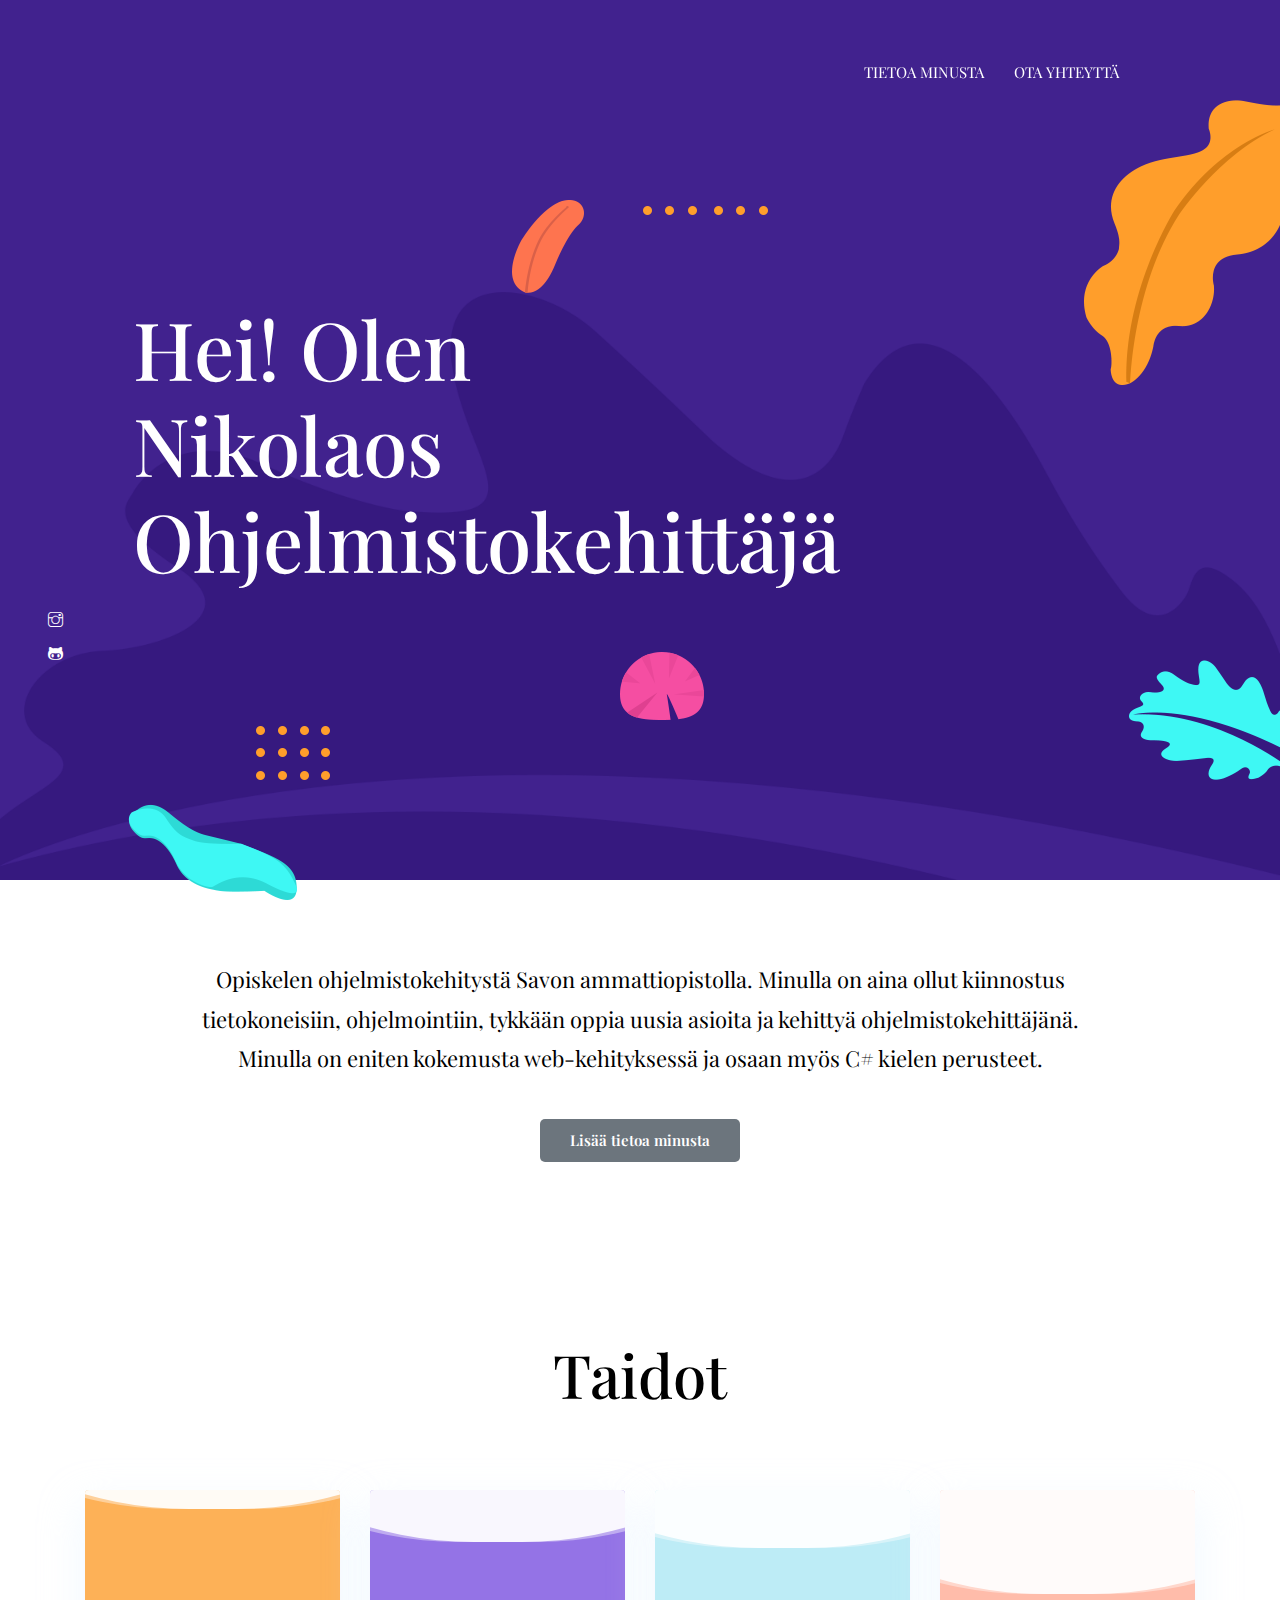
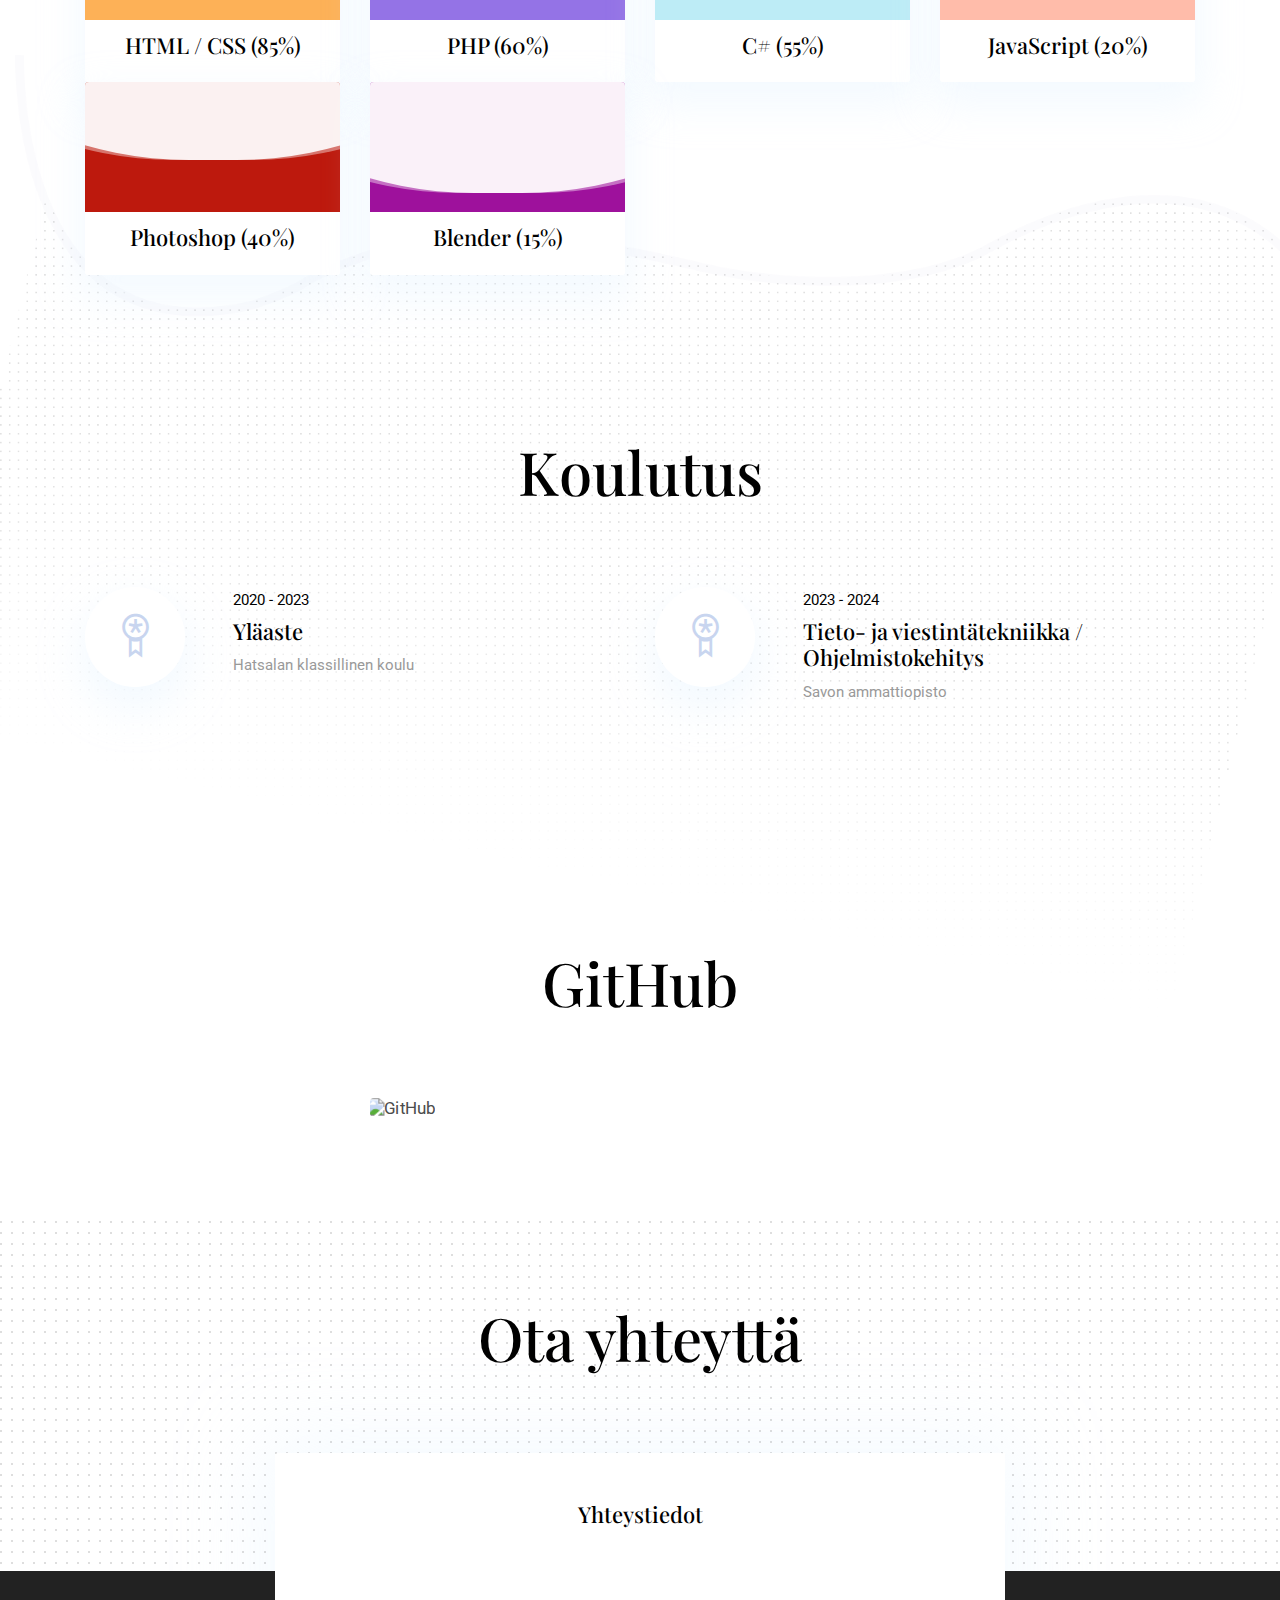
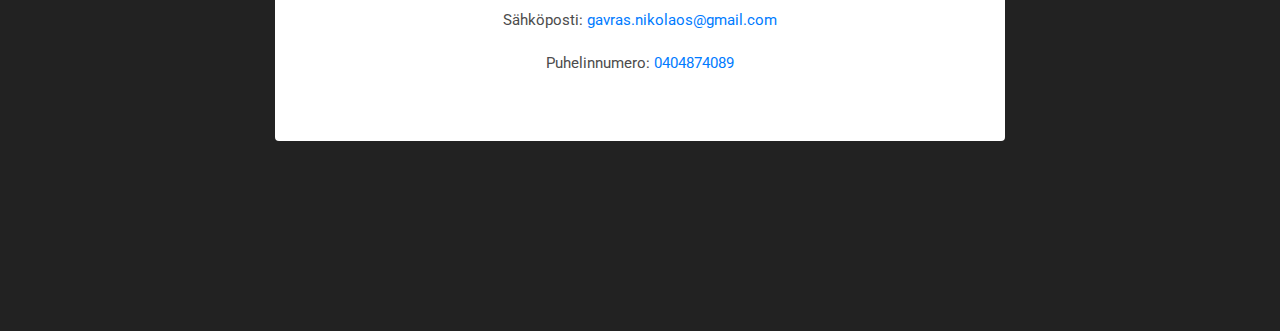
==== index.html @ add6d540 "Add files via upload" ====
<!DOCTYPE html>

<!--
 // WEBSITE: https://themefisher.com
 // TWITTER: https://twitter.com/themefisher
 // FACEBOOK: https://www.facebook.com/themefisher
 // GITHUB: https://github.com/themefisher/
-->

<html lang="en">
<head>

  <!-- Basic Page Needs
  ================================================== -->
  <meta charset="utf-8">
  <title>Etusivu</title>

  <!-- Mobile Specific Metas
  ================================================== -->
  <meta http-equiv="X-UA-Compatible" content="IE=edge">
  <meta name="description" content="Creative Portfolio Template">
  <meta name="viewport" content="width=device-width, initial-scale=1.0, maximum-scale=5.0">
  <meta name="author" content="Themefisher">
  <meta name="generator" content="Themefisher Kross Template v1.0">
  
  <!-- theme meta -->
  <meta name="theme-name" content="kross" />
  
  <!-- Favicon -->
  <link rel="shortcut icon" type="image/x-icon" href="images/favicon.png" />
  
  <!-- ** Plugins Needed for the Project ** -->
  <!-- Bootstrap -->
  <link rel="stylesheet" href="plugins/bootstrap/bootstrap.min.css">
  <!-- slick slider -->
  <link rel="stylesheet" href="plugins/slick/slick.css">
  <!-- themefy-icon -->
  <link rel="stylesheet" href="plugins/themify-icons/themify-icons.css">

  <!-- Main Stylesheet -->
  <link href="css/style.css" rel="stylesheet">

</head>
<body>
  

<header class="navigation fixed-top">
  <nav class="navbar navbar-expand-lg navbar-dark">
    <!-- <a class="navbar-brand font-tertiary h3" href="index.html"><img src="images/logo.png" alt="Myself"></a> -->
    <button class="navbar-toggler" type="button" data-toggle="collapse" data-target="#navigation"
      aria-controls="navigation" aria-expanded="false" aria-label="Toggle navigation">
      <span class="navbar-toggler-icon"></span>
    </button>

    <div class="collapse navbar-collapse text-center" id="navigation">
      <ul class="navbar-nav ml-auto">
        <li class="nav-item">
          <a class="nav-link" href="about.html">Tietoa minusta</a>
        </li>
        <li class="nav-item">
          <a class="nav-link" href="#contact">Ota yhteyttä</a>
        </li>
      </ul>
    </div>
  </nav>
</header>

<!-- hero area -->
<section class="hero-area bg-primary" id="parallax">
  <div class="container">
    <div class="row">
      <div class="col-lg-11 mx-auto">
        <h1 class="text-white font-tertiary">Hei! Olen <br> Nikolaos <br> Ohjelmistokehittäjä</h1>
      </div>
    </div>
  </div>
  <div class="layer-bg w-100">
    <img class="img-fluid w-100" src="images/illustrations/leaf-bg.png" alt="bg-shape">
  </div>
  <div class="layer" id="l2">
    <img src="images/illustrations/dots-cyan.png" alt="bg-shape">
  </div>
  <div class="layer" id="l3">
    <img src="images/illustrations/leaf-orange.png" alt="bg-shape">
  </div>
  <div class="layer" id="l4">
    <img src="images/illustrations/dots-orange.png" alt="bg-shape">
  </div>
  <div class="layer" id="l5">
    <img src="images/illustrations/leaf-yellow.png" alt="bg-shape">
  </div>
  <div class="layer" id="l6">
    <img src="images/illustrations/leaf-cyan.png" alt="bg-shape">
  </div>
  <div class="layer" id="l7">
    <img src="images/illustrations/dots-group-orange.png" alt="bg-shape">
  </div>
  <div class="layer" id="l8">
    <img src="images/illustrations/leaf-pink-round.png" alt="bg-shape">
  </div>
  <div class="layer" id="l9">
    <img src="images/illustrations/leaf-cyan-2.png" alt="bg-shape">
  </div>
  <!-- social icon -->
  <ul class="list-unstyled ml-5 mt-3 position-relative zindex-1">
    
    <li class="mb-3"><a class="text-white" href="https://www.instagram.com/nikolaosgavras/" target="_blank"><i class="ti-instagram"></i></a></li>
    <li class="mb-3"><a class="text-white" href="https://github.com/nikolaosgavras" target="_blank"><i class="ti-github"></i></a></li>
  </ul>
  <!-- /social icon -->
</section>
<!-- /hero area -->

<!-- about -->
<section class="section">
  <div class="container">
    <div class="row">
      <div class="col-lg-10 mx-auto text-center">
        <p class="font-secondary paragraph-lg text-dark">Opiskelen ohjelmistokehitystä Savon ammattiopistolla. Minulla on
          aina ollut kiinnostus tietokoneisiin, ohjelmointiin, tykkään oppia uusia asioita ja kehittyä ohjelmistokehittäjänä. Minulla on eniten kokemusta web-kehityksessä ja osaan myös C# kielen perusteet. 
          <br>
          <br>
        <a href="about.html" class="btn btn-secondary btn-sm">Lisää tietoa minusta</a>
      </div>
    </div>
  </div>
</section>
<!-- /about -->

<!-- skills -->
<section class="section">
  <div class="container">
    <div class="row">
      <div class="col-lg-12 text-center">
        <h2 class="section-title">Taidot</h2>
      </div>
      <div class="col-lg-3 col-sm-6 mb-4 mb-lg-0">
        <div class="card shadow text-center">
          <div class="position-relative rounded-top progress-wrapper" data-color="#fdb157">
            <div class="wave" data-progress="85%"></div>
          </div>
          <div class="card-footer bg-white">
            <h4 class="card-title">HTML / CSS (85%)</h4>
          </div>
        </div>
      </div>
      <div class="col-lg-3 col-sm-6 mb-4 mb-lg-0">
        <div class="card shadow text-center">
          <div class="position-relative rounded-top progress-wrapper" data-color="#9473e6">
            <div class="wave" data-progress="60%"></div>
          </div>
          <div class="card-footer bg-white">
            <h4 class="card-title">PHP (60%)</h4>
          </div>
        </div>
      </div>
      <div class="col-lg-3 col-sm-6 mb-4 mb-lg-0">
        <div class="card shadow text-center">
          <div class="position-relative rounded-top progress-wrapper" data-color="#bdecf6">
            <div class="wave" data-progress="55%"></div>
          </div>
          <div class="card-footer bg-white">
            <h4 class="card-title">C# (55%)</h4>
          </div>
        </div>
      </div>
      <div class="col-lg-3 col-sm-6 mb-4 mb-lg-0">
        <div class="card shadow text-center">
          <div class="position-relative rounded-top progress-wrapper" data-color="#ffbcaa">
            <div class="wave" data-progress="20%"></div>
          </div>
          <div class="card-footer bg-white">
            <h4 class="card-title">JavaScript (20%)</h4>
          </div>
        </div>
      </div>
      <div class="col-lg-3 col-sm-6 mb-4 mb-lg-0">
        <div class="card shadow text-center">
          <div class="position-relative rounded-top progress-wrapper" data-color="#bd190d">
            <div class="wave" data-progress="40%"></div>
          </div>
          <div class="card-footer bg-white">
            <h4 class="card-title">Photoshop (40%)</h4>
          </div>
        </div>
      </div>
      <div class="col-lg-3 col-sm-6 mb-4 mb-lg-0">
        <div class="card shadow text-center">
          <div class="position-relative rounded-top progress-wrapper" data-color="#9e119c">
            <div class="wave" data-progress="15%"></div>
          </div>
          <div class="card-footer bg-white">
            <h4 class="card-title">Blender (15%)</h4>
          </div>
        </div>
      </div>
    </div>
  </div>
</section>
<!-- /skills -->

<!-- experience
<section class="section">
  <div class="container">
    <div class="row justify-content-around">
      <div class="col-lg-12 text-center">
        <h2 class="section-title">Experience</h2>
      </div>
      <div class="col-lg-3 col-md-4 text-center">
        <img src="images/experience/icon-1.png" alt="icon">
        <p class="mb-0">Jan 2007 - Feb 2009</p>
        <h4>Junior UX Designer</h4>
        <h6 class="text-light">WEBEX</h6>
      </div>
      <div class="col-lg-3 col-md-4 text-center">
        <img src="images/experience/icon-2.png" alt="icon">
        <p class="mb-0">Mar 2009 - Aug 2014</p>
        <h4>UX & UI Designer</h4>
        <h6 class="text-light">AUGMEDIX</h6>
      </div>
      <div class="col-lg-3 col-md-4 text-center">
        <img src="images/experience/icon-3.png" alt="icon">
        <p class="mb-0">Sep 2014 - Present</p>
        <h4>Senior UI Designer</h4>
        <h6 class="text-light">THEMEFISHER</h6>
      </div>
    </div>
  </div>
</section>

 ./experience -->


<!-- education -->
<section class="section position-relative">
  <div class="container">
    <div class="row">
      <div class="col-lg-12 text-center">
        <h2 class="section-title">Koulutus</h2>
      </div>
      <div class="col-lg-6 col-md-6 mb-80">
        <div class="d-flex">
          <div class="mr-lg-5 mr-3">
            <i class="ti-medall icon icon-light icon-bg bg-white shadow rounded-circle d-block"></i>
          </div>
          <div>
            <p class="text-dark mb-1">2020 - 2023</p>
            <h4>Yläaste</h4>
            <p class="mb-0 text-light">Hatsalan klassillinen koulu</p>
          </div>
        </div>
      </div>
      <div class="col-lg-6 col-md-6 mb-80">
        <div class="d-flex">
          <div class="mr-lg-5 mr-3">
            <i class="ti-medall icon icon-light icon-bg bg-white shadow rounded-circle d-block"></i>
          </div>
          <div>
            <p class="text-dark mb-1">2023 - 2024</p>
            <h4>Tieto- ja viestintätekniikka / Ohjelmistokehitys</h4>
            <p class="mb-0 text-light">Savon ammattiopisto</p>
          </div>
        </div>
    </div>
  </div>
  </div>
  <!-- bg image -->
  <img class="img-fluid edu-bg-image w-100" src="images/backgrounds/education-bg.png" alt="bg-image">
</section>
<!-- /education -->


<!-- services
<section class="section">
  <div class="container">
    <div class="row">
      <div class="col-12 text-center">
        <h2 class="section-title">Services</h2>
      </div>
      <div class="col-md-4 mb-4 mb-md-0">
        <div class="card hover-shadow shadow">
          <div class="card-body text-center px-4 py-5">
            <i class="ti-palette icon mb-5 d-inline-block"></i>
            <h4 class="mb-4">UI Design</h4>
            <p>Lorem ipsum dolor sit amet, consectetur adipisicing elit, sed do eiusmod tempor incididunt ut labore et
              dolore magna aliqua.</p>
          </div>
        </div>
      </div>
      <div class="col-md-4 mb-4 mb-md-0">
        <div class="card active-bg-primary hover-shadow shadow">
          <div class="card-body text-center px-4 py-5">
            <i class="ti-vector icon mb-5 d-inline-block"></i>
            <h4 class="mb-4">UX Design</h4>
            <p>Lorem ipsum dolor sit amet, consectetur adipisicing elit, sed do eiusmod tempor incididunt ut labore et
              dolore magna aliqua.</p>
          </div>
        </div>
      </div>
      <div class="col-md-4 mb-4 mb-md-0">
        <div class="card hover-shadow shadow">
          <div class="card-body text-center px-4 py-5">
            <i class="ti-panel icon mb-5 d-inline-block"></i>
            <h4 class="mb-4">Interaction Design</h4>
            <p>Lorem ipsum dolor sit amet, consectetur adipisicing elit, sed do eiusmod tempor incididunt ut labore et
              dolore magna aliqua.</p>
          </div>
        </div>
      </div>
    </div>
  </div>
</section>
/services -->

<!-- portfolio -->
<section class="section">
  <div class="container">
    <div class="row">
      <div class="col-12 text-center">
        <h2 class="section-title">GitHub</h2>
      </div>
    </div>
    <div class="row justify-content-center">
      <div class="col-md-6 mb-4 shuffle-item">
        <div class="position-relative rounded hover-wrapper">
          <img src="https://github.githubassets.com/assets/GitHub-Mark-ea2971cee799.png" alt="GitHub" class="img-fluid rounded w-100">
          <div class="hover-overlay">
            <div class="hover-content">
              <a class="btn btn-light btn-sm" href="https://github.com/nikolaosgavras" target="_blank">GitHub</a>
            </div>
          </div>
        </div>
      </div>
    </div>
  </div>
</section>


<!-- contact -->
<section class="section section-on-footer" data-background="images/backgrounds/bg-dots.png">
  <div class="container">
    <div class="row">
      <div class="col-12 text-center">
        <h2 id="contact" class="section-title">Ota yhteyttä</h2>
      </div>
      <div class="col-lg-8 mx-auto">
        <div class="bg-white rounded text-center p-5 shadow-down">
          <h4 class="mb-80">Yhteystiedot</h4>
          <p>Sähköposti: <a href="mailto:gavras.nikolaos@gmail.com">gavras.nikolaos@gmail.com</a></p>
          <p>Puhelinnumero: <a href="tel:0404874089">0404874089</a></p>
        </div>
      </div>
    </div>
  </div>
</section>
<!-- /contact -->

<!-- footer -->
<footer class="bg-dark footer-section">
  <div class="section">
    <div class="container">
      
    </div>
  </div>
  
</footer>
<!-- /footer -->

<!-- jQuery -->
<script src="plugins/jQuery/jquery.min.js"></script>
<!-- Bootstrap JS -->
<script src="plugins/bootstrap/bootstrap.min.js"></script>
<!-- slick slider -->
<script src="plugins/slick/slick.min.js"></script>
<!-- filter -->
<script src="plugins/shuffle/shuffle.min.js"></script>

<!-- Main Script -->
<script src="js/script.js"></script>

</body>
</html>
---- plugins/themify-icons/themify-icons.css ----
@font-face{font-family:themify;src:url(fonts/themify.eot?-fvbane);src:url(fonts/themify.eot?#iefix-fvbane) format('embedded-opentype'),url(fonts/themify.woff?-fvbane) format('woff'),url(fonts/themify.ttf?-fvbane) format('truetype'),url(fonts/themify.svg?-fvbane#themify) format('svg');font-weight:400;font-style:normal}[class*=" ti-"],[class^=ti-]{font-family:themify;speak:none;font-style:normal;font-weight:400;font-variant:normal;text-transform:none;line-height:1;-webkit-font-smoothing:antialiased;-moz-osx-font-smoothing:grayscale}.ti-wand:before{content:"\e600"}.ti-volume:before{content:"\e601"}.ti-user:before{content:"\e602"}.ti-unlock:before{content:"\e603"}.ti-unlink:before{content:"\e604"}.ti-trash:before{content:"\e605"}.ti-thought:before{content:"\e606"}.ti-target:before{content:"\e607"}.ti-tag:before{content:"\e608"}.ti-tablet:before{content:"\e609"}.ti-star:before{content:"\e60a"}.ti-spray:before{content:"\e60b"}.ti-signal:before{content:"\e60c"}.ti-shopping-cart:before{content:"\e60d"}.ti-shopping-cart-full:before{content:"\e60e"}.ti-settings:before{content:"\e60f"}.ti-search:before{content:"\e610"}.ti-zoom-in:before{content:"\e611"}.ti-zoom-out:before{content:"\e612"}.ti-cut:before{content:"\e613"}.ti-ruler:before{content:"\e614"}.ti-ruler-pencil:before{content:"\e615"}.ti-ruler-alt:before{content:"\e616"}.ti-bookmark:before{content:"\e617"}.ti-bookmark-alt:before{content:"\e618"}.ti-reload:before{content:"\e619"}.ti-plus:before{content:"\e61a"}.ti-pin:before{content:"\e61b"}.ti-pencil:before{content:"\e61c"}.ti-pencil-alt:before{content:"\e61d"}.ti-paint-roller:before{content:"\e61e"}.ti-paint-bucket:before{content:"\e61f"}.ti-na:before{content:"\e620"}.ti-mobile:before{content:"\e621"}.ti-minus:before{content:"\e622"}.ti-medall:before{content:"\e623"}.ti-medall-alt:before{content:"\e624"}.ti-marker:before{content:"\e625"}.ti-marker-alt:before{content:"\e626"}.ti-arrow-up:before{content:"\e627"}.ti-arrow-right:before{content:"\e628"}.ti-arrow-left:before{content:"\e629"}.ti-arrow-down:before{content:"\e62a"}.ti-lock:before{content:"\e62b"}.ti-location-arrow:before{content:"\e62c"}.ti-link:before{content:"\e62d"}.ti-layout:before{content:"\e62e"}.ti-layers:before{content:"\e62f"}.ti-layers-alt:before{content:"\e630"}.ti-key:before{content:"\e631"}.ti-import:before{content:"\e632"}.ti-image:before{content:"\e633"}.ti-heart:before{content:"\e634"}.ti-heart-broken:before{content:"\e635"}.ti-hand-stop:before{content:"\e636"}.ti-hand-open:before{content:"\e637"}.ti-hand-drag:before{content:"\e638"}.ti-folder:before{content:"\e639"}.ti-flag:before{content:"\e63a"}.ti-flag-alt:before{content:"\e63b"}.ti-flag-alt-2:before{content:"\e63c"}.ti-eye:before{content:"\e63d"}.ti-export:before{content:"\e63e"}.ti-exchange-vertical:before{content:"\e63f"}.ti-desktop:before{content:"\e640"}.ti-cup:before{content:"\e641"}.ti-crown:before{content:"\e642"}.ti-comments:before{content:"\e643"}.ti-comment:before{content:"\e644"}.ti-comment-alt:before{content:"\e645"}.ti-close:before{content:"\e646"}.ti-clip:before{content:"\e647"}.ti-angle-up:before{content:"\e648"}.ti-angle-right:before{content:"\e649"}.ti-angle-left:before{content:"\e64a"}.ti-angle-down:before{content:"\e64b"}.ti-check:before{content:"\e64c"}.ti-check-box:before{content:"\e64d"}.ti-camera:before{content:"\e64e"}.ti-announcement:before{content:"\e64f"}.ti-brush:before{content:"\e650"}.ti-briefcase:before{content:"\e651"}.ti-bolt:before{content:"\e652"}.ti-bolt-alt:before{content:"\e653"}.ti-blackboard:before{content:"\e654"}.ti-bag:before{content:"\e655"}.ti-move:before{content:"\e656"}.ti-arrows-vertical:before{content:"\e657"}.ti-arrows-horizontal:before{content:"\e658"}.ti-fullscreen:before{content:"\e659"}.ti-arrow-top-right:before{content:"\e65a"}.ti-arrow-top-left:before{content:"\e65b"}.ti-arrow-circle-up:before{content:"\e65c"}.ti-arrow-circle-right:before{content:"\e65d"}.ti-arrow-circle-left:before{content:"\e65e"}.ti-arrow-circle-down:before{content:"\e65f"}.ti-angle-double-up:before{content:"\e660"}.ti-angle-double-right:before{content:"\e661"}.ti-angle-double-left:before{content:"\e662"}.ti-angle-double-down:before{content:"\e663"}.ti-zip:before{content:"\e664"}.ti-world:before{content:"\e665"}.ti-wheelchair:before{content:"\e666"}.ti-view-list:before{content:"\e667"}.ti-view-list-alt:before{content:"\e668"}.ti-view-grid:before{content:"\e669"}.ti-uppercase:before{content:"\e66a"}.ti-upload:before{content:"\e66b"}.ti-underline:before{content:"\e66c"}.ti-truck:before{content:"\e66d"}.ti-timer:before{content:"\e66e"}.ti-ticket:before{content:"\e66f"}.ti-thumb-up:before{content:"\e670"}.ti-thumb-down:before{content:"\e671"}.ti-text:before{content:"\e672"}.ti-stats-up:before{content:"\e673"}.ti-stats-down:before{content:"\e674"}.ti-split-v:before{content:"\e675"}.ti-split-h:before{content:"\e676"}.ti-smallcap:before{content:"\e677"}.ti-shine:before{content:"\e678"}.ti-shift-right:before{content:"\e679"}.ti-shift-left:before{content:"\e67a"}.ti-shield:before{content:"\e67b"}.ti-notepad:before{content:"\e67c"}.ti-server:before{content:"\e67d"}.ti-quote-right:before{content:"\e67e"}.ti-quote-left:before{content:"\e67f"}.ti-pulse:before{content:"\e680"}.ti-printer:before{content:"\e681"}.ti-power-off:before{content:"\e682"}.ti-plug:before{content:"\e683"}.ti-pie-chart:before{content:"\e684"}.ti-paragraph:before{content:"\e685"}.ti-panel:before{content:"\e686"}.ti-package:before{content:"\e687"}.ti-music:before{content:"\e688"}.ti-music-alt:before{content:"\e689"}.ti-mouse:before{content:"\e68a"}.ti-mouse-alt:before{content:"\e68b"}.ti-money:before{content:"\e68c"}.ti-microphone:before{content:"\e68d"}.ti-menu:before{content:"\e68e"}.ti-menu-alt:before{content:"\e68f"}.ti-map:before{content:"\e690"}.ti-map-alt:before{content:"\e691"}.ti-loop:before{content:"\e692"}.ti-location-pin:before{content:"\e693"}.ti-list:before{content:"\e694"}.ti-light-bulb:before{content:"\e695"}.ti-Italic:before{content:"\e696"}.ti-info:before{content:"\e697"}.ti-infinite:before{content:"\e698"}.ti-id-badge:before{content:"\e699"}.ti-hummer:before{content:"\e69a"}.ti-home:before{content:"\e69b"}.ti-help:before{content:"\e69c"}.ti-headphone:before{content:"\e69d"}.ti-harddrives:before{content:"\e69e"}.ti-harddrive:before{content:"\e69f"}.ti-gift:before{content:"\e6a0"}.ti-game:before{content:"\e6a1"}.ti-filter:before{content:"\e6a2"}.ti-files:before{content:"\e6a3"}.ti-file:before{content:"\e6a4"}.ti-eraser:before{content:"\e6a5"}.ti-envelope:before{content:"\e6a6"}.ti-download:before{content:"\e6a7"}.ti-direction:before{content:"\e6a8"}.ti-direction-alt:before{content:"\e6a9"}.ti-dashboard:before{content:"\e6aa"}.ti-control-stop:before{content:"\e6ab"}.ti-control-shuffle:before{content:"\e6ac"}.ti-control-play:before{content:"\e6ad"}.ti-control-pause:before{content:"\e6ae"}.ti-control-forward:before{content:"\e6af"}.ti-control-backward:before{content:"\e6b0"}.ti-cloud:before{content:"\e6b1"}.ti-cloud-up:before{content:"\e6b2"}.ti-cloud-down:before{content:"\e6b3"}.ti-clipboard:before{content:"\e6b4"}.ti-car:before{content:"\e6b5"}.ti-calendar:before{content:"\e6b6"}.ti-book:before{content:"\e6b7"}.ti-bell:before{content:"\e6b8"}.ti-basketball:before{content:"\e6b9"}.ti-bar-chart:before{content:"\e6ba"}.ti-bar-chart-alt:before{content:"\e6bb"}.ti-back-right:before{content:"\e6bc"}.ti-back-left:before{content:"\e6bd"}.ti-arrows-corner:before{content:"\e6be"}.ti-archive:before{content:"\e6bf"}.ti-anchor:before{content:"\e6c0"}.ti-align-right:before{content:"\e6c1"}.ti-align-left:before{content:"\e6c2"}.ti-align-justify:before{content:"\e6c3"}.ti-align-center:before{content:"\e6c4"}.ti-alert:before{content:"\e6c5"}.ti-alarm-clock:before{content:"\e6c6"}.ti-agenda:before{content:"\e6c7"}.ti-write:before{content:"\e6c8"}.ti-window:before{content:"\e6c9"}.ti-widgetized:before{content:"\e6ca"}.ti-widget:before{content:"\e6cb"}.ti-widget-alt:before{content:"\e6cc"}.ti-wallet:before{content:"\e6cd"}.ti-video-clapper:before{content:"\e6ce"}.ti-video-camera:before{content:"\e6cf"}.ti-vector:before{content:"\e6d0"}.ti-themify-logo:before{content:"\e6d1"}.ti-themify-favicon:before{content:"\e6d2"}.ti-themify-favicon-alt:before{content:"\e6d3"}.ti-support:before{content:"\e6d4"}.ti-stamp:before{content:"\e6d5"}.ti-split-v-alt:before{content:"\e6d6"}.ti-slice:before{content:"\e6d7"}.ti-shortcode:before{content:"\e6d8"}.ti-shift-right-alt:before{content:"\e6d9"}.ti-shift-left-alt:before{content:"\e6da"}.ti-ruler-alt-2:before{content:"\e6db"}.ti-receipt:before{content:"\e6dc"}.ti-pin2:before{content:"\e6dd"}.ti-pin-alt:before{content:"\e6de"}.ti-pencil-alt2:before{content:"\e6df"}.ti-palette:before{content:"\e6e0"}.ti-more:before{content:"\e6e1"}.ti-more-alt:before{content:"\e6e2"}.ti-microphone-alt:before{content:"\e6e3"}.ti-magnet:before{content:"\e6e4"}.ti-line-double:before{content:"\e6e5"}.ti-line-dotted:before{content:"\e6e6"}.ti-line-dashed:before{content:"\e6e7"}.ti-layout-width-full:before{content:"\e6e8"}.ti-layout-width-default:before{content:"\e6e9"}.ti-layout-width-default-alt:before{content:"\e6ea"}.ti-layout-tab:before{content:"\e6eb"}.ti-layout-tab-window:before{content:"\e6ec"}.ti-layout-tab-v:before{content:"\e6ed"}.ti-layout-tab-min:before{content:"\e6ee"}.ti-layout-slider:before{content:"\e6ef"}.ti-layout-slider-alt:before{content:"\e6f0"}.ti-layout-sidebar-right:before{content:"\e6f1"}.ti-layout-sidebar-none:before{content:"\e6f2"}.ti-layout-sidebar-left:before{content:"\e6f3"}.ti-layout-placeholder:before{content:"\e6f4"}.ti-layout-menu:before{content:"\e6f5"}.ti-layout-menu-v:before{content:"\e6f6"}.ti-layout-menu-separated:before{content:"\e6f7"}.ti-layout-menu-full:before{content:"\e6f8"}.ti-layout-media-right-alt:before{content:"\e6f9"}.ti-layout-media-right:before{content:"\e6fa"}.ti-layout-media-overlay:before{content:"\e6fb"}.ti-layout-media-overlay-alt:before{content:"\e6fc"}.ti-layout-media-overlay-alt-2:before{content:"\e6fd"}.ti-layout-media-left-alt:before{content:"\e6fe"}.ti-layout-media-left:before{content:"\e6ff"}.ti-layout-media-center-alt:before{content:"\e700"}.ti-layout-media-center:before{content:"\e701"}.ti-layout-list-thumb:before{content:"\e702"}.ti-layout-list-thumb-alt:before{content:"\e703"}.ti-layout-list-post:before{content:"\e704"}.ti-layout-list-large-image:before{content:"\e705"}.ti-layout-line-solid:before{content:"\e706"}.ti-layout-grid4:before{content:"\e707"}.ti-layout-grid3:before{content:"\e708"}.ti-layout-grid2:before{content:"\e709"}.ti-layout-grid2-thumb:before{content:"\e70a"}.ti-layout-cta-right:before{content:"\e70b"}.ti-layout-cta-left:before{content:"\e70c"}.ti-layout-cta-center:before{content:"\e70d"}.ti-layout-cta-btn-right:before{content:"\e70e"}.ti-layout-cta-btn-left:before{content:"\e70f"}.ti-layout-column4:before{content:"\e710"}.ti-layout-column3:before{content:"\e711"}.ti-layout-column2:before{content:"\e712"}.ti-layout-accordion-separated:before{content:"\e713"}.ti-layout-accordion-merged:before{content:"\e714"}.ti-layout-accordion-list:before{content:"\e715"}.ti-ink-pen:before{content:"\e716"}.ti-info-alt:before{content:"\e717"}.ti-help-alt:before{content:"\e718"}.ti-headphone-alt:before{content:"\e719"}.ti-hand-point-up:before{content:"\e71a"}.ti-hand-point-right:before{content:"\e71b"}.ti-hand-point-left:before{content:"\e71c"}.ti-hand-point-down:before{content:"\e71d"}.ti-gallery:before{content:"\e71e"}.ti-face-smile:before{content:"\e71f"}.ti-face-sad:before{content:"\e720"}.ti-credit-card:before{content:"\e721"}.ti-control-skip-forward:before{content:"\e722"}.ti-control-skip-backward:before{content:"\e723"}.ti-control-record:before{content:"\e724"}.ti-control-eject:before{content:"\e725"}.ti-comments-smiley:before{content:"\e726"}.ti-brush-alt:before{content:"\e727"}.ti-youtube:before{content:"\e728"}.ti-vimeo:before{content:"\e729"}.ti-twitter:before{content:"\e72a"}.ti-time:before{content:"\e72b"}.ti-tumblr:before{content:"\e72c"}.ti-skype:before{content:"\e72d"}.ti-share:before{content:"\e72e"}.ti-share-alt:before{content:"\e72f"}.ti-rocket:before{content:"\e730"}.ti-pinterest:before{content:"\e731"}.ti-new-window:before{content:"\e732"}.ti-microsoft:before{content:"\e733"}.ti-list-ol:before{content:"\e734"}.ti-linkedin:before{content:"\e735"}.ti-layout-sidebar-2:before{content:"\e736"}.ti-layout-grid4-alt:before{content:"\e737"}.ti-layout-grid3-alt:before{content:"\e738"}.ti-layout-grid2-alt:before{content:"\e739"}.ti-layout-column4-alt:before{content:"\e73a"}.ti-layout-column3-alt:before{content:"\e73b"}.ti-layout-column2-alt:before{content:"\e73c"}.ti-instagram:before{content:"\e73d"}.ti-google:before{content:"\e73e"}.ti-github:before{content:"\e73f"}.ti-flickr:before{content:"\e740"}.ti-facebook:before{content:"\e741"}.ti-dropbox:before{content:"\e742"}.ti-dribbble:before{content:"\e743"}.ti-apple:before{content:"\e744"}.ti-android:before{content:"\e745"}.ti-save:before{content:"\e746"}.ti-save-alt:before{content:"\e747"}.ti-yahoo:before{content:"\e748"}.ti-wordpress:before{content:"\e749"}.ti-vimeo-alt:before{content:"\e74a"}.ti-twitter-alt:before{content:"\e74b"}.ti-tumblr-alt:before{content:"\e74c"}.ti-trello:before{content:"\e74d"}.ti-stack-overflow:before{content:"\e74e"}.ti-soundcloud:before{content:"\e74f"}.ti-sharethis:before{content:"\e750"}.ti-sharethis-alt:before{content:"\e751"}.ti-reddit:before{content:"\e752"}.ti-pinterest-alt:before{content:"\e753"}.ti-microsoft-alt:before{content:"\e754"}.ti-linux:before{content:"\e755"}.ti-jsfiddle:before{content:"\e756"}.ti-joomla:before{content:"\e757"}.ti-html5:before{content:"\e758"}.ti-flickr-alt:before{content:"\e759"}.ti-email:before{content:"\e75a"}.ti-drupal:before{content:"\e75b"}.ti-dropbox-alt:before{content:"\e75c"}.ti-css3:before{content:"\e75d"}.ti-rss:before{content:"\e75e"}.ti-rss-alt:before{content:"\e75f"}
---- css/style.css ----
/**
 * WEBSITE: https://themefisher.com
 * TWITTER: https://twitter.com/themefisher
 * FACEBOOK: https://www.facebook.com/themefisher
 * GITHUB: https://github.com/themefisher/
 */

/*  typography */
@import url("https://fonts.googleapis.com/css?family=Playfair+Display:700|Roboto:400");
body {
  line-height: 1.2;
  font-family: "Roboto", sans-serif;
  -webkit-font-smoothing: antialiased;
  font-size: 15px;
  color: #4c4c4c;
}

p, .paragraph {
  font-weight: 400;
  color: #4c4c4c;
  font-size: 15px;
  line-height: 1.8;
  font-family: "Roboto", sans-serif;
}
p-lg, .paragraph-lg {
  font-size: 22px;
}

h1, h2, h3, h4, h5, h6 {
  color: #000;
  font-family: "Playfair Display", serif;
  line-height: 1.2;
}

h1, .h1 {
  font-size: 80px;
}
@media (max-width: 991px) {
  h1, .h1 {
    font-size: 65px;
  }
}

h2, .h2 {
  font-size: 60px;
}
@media (max-width: 991px) {
  h2, .h2 {
    font-size: 50px;
  }
}

h3, .h3 {
  font-size: 40px;
}

h4, .h4 {
  font-size: 22px;
}

h5, .h5 {
  font-size: 18px;
}

h6, .h6 {
  font-size: 14px;
}

/* Button style */
.btn {
  font-size: 22px;
  font-family: "Playfair Display", serif;
  /* text-transform: capitalize; */
  padding: 16px 44px;
  border-radius: 5px;
  font-weight: 600;
  border: 0;
  position: relative;
  z-index: 1;
  transition: 0.2s ease;
}
.btn:focus {
  outline: 0;
  box-shadow: none !important;
}
.btn:active {
  box-shadow: none;
}
.btn-sm {
  font-size: 15px;
  padding: 10px 30px;
}
.btn-xs {
  padding: 5px 10px;
  font-size: 15px;
}

.btn-primary {
  background: #41228e;
  color: #fff;
}
.btn-primary:active {
  background: #542cb7 !important;
}
.btn-primary:hover {
  background: #542cb7;
}
.btn-primary.focus, .btn-primary.active {
  background: #542cb7 !important;
  box-shadow: none !important;
}

.btn-transparent {
  background: transparent;
  color: #41228e;
  font-weight: bold;
}
.btn-transparent:active, .btn-transparent:hover {
  color: #41228e;
}

body {
  background-color: #fff;
  overflow-x: hidden;
}

::-moz-selection {
  background: #542cb7;
  color: #fff;
}

::selection {
  background: #542cb7;
  color: #fff;
}

/* preloader */
.preloader {
  position: fixed;
  top: 0;
  left: 0;
  right: 0;
  bottom: 0;
  background-color: #fff;
  z-index: 999;
  display: flex;
  align-items: center;
  justify-content: center;
}

ol,
ul {
  list-style-type: none;
  margin: 0px;
}

img {
  vertical-align: middle;
  border: 0;
}

a,
a:hover,
a:focus {
  text-decoration: none;
}

a,
button,
select {
  cursor: pointer;
  transition: 0.2s ease;
}
a:focus,
button:focus,
select:focus {
  outline: 0;
}

a.text-dark:hover {
  color: #41228e !important;
}

a:hover {
  color: #41228e;
}

.slick-slide {
  outline: 0;
}

.section {
  padding-top: 80px;
  padding-bottom: 80px;
}
.section-title {
  margin-bottom: 80px;
  font-family: "Playfair Display", serif;
}

.bg-cover {
  background-size: cover;
  background-position: center center;
  background-repeat: no-repeat;
}

/* overlay */
.overlay {
  position: relative;
}
.overlay::before {
  position: absolute;
  content: "";
  height: 100%;
  width: 100%;
  top: 0;
  left: 0;
  background: #000;
  opacity: 0.5;
}

.outline-0 {
  outline: 0 !important;
}

.d-unset {
  display: unset !important;
}

.bg-primary {
  background: #41228e !important;
}

.bg-gray {
  background: #eaeaea !important;
}

.text-primary {
  color: #41228e !important;
}

.text-color {
  color: #4c4c4c;
}

.text-dark {
  color: #000 !important;
}

.text-light {
  color: #999999 !important;
}

.mb-10 {
  margin-bottom: 10px !important;
}

.mb-20 {
  margin-bottom: 20px !important;
}

.mb-30 {
  margin-bottom: 30px !important;
}

.mb-40 {
  margin-bottom: 40px !important;
}

.mb-50 {
  margin-bottom: 50px !important;
}

.mb-60 {
  margin-bottom: 60px !important;
}

.mb-70 {
  margin-bottom: 70px !important;
}

.mb-80 {
  margin-bottom: 80px !important;
}

.mb-90 {
  margin-bottom: 90px !important;
}

.mb-100 {
  margin-bottom: 100px !important;
}

.zindex-1 {
  z-index: 1;
}

.rounded-lg {
  border-radius: 15px;
}

.overflow-hidden {
  overflow: hidden;
}

.font-secondary {
  font-family: "Playfair Display", serif !important;
}

.font-tertiary {
  font-family: "Playfair Display", serif !important;
}

.shadow {
  box-shadow: 0px 18px 39.1px 6.9px rgba(224, 241, 255, 0.34) !important;
}

.bg-dark {
  background-color: #222222 !important;
}

/* icon */
.icon {
  font-size: 45px;
}

.icon-bg {
  height: 100px;
  width: 100px;
  line-height: 100px;
  text-align: center;
}

.icon-light {
  color: #c8d5ef;
}

/* /icon */
/* slick slider */
.slick-dots {
  text-align: center;
  padding-left: 0;
}
.slick-dots li {
  display: inline-block;
  margin: 2px;
}
.slick-dots li.slick-active button {
  background: #fff;
  width: 25px;
}
.slick-dots li button {
  height: 6px;
  width: 12px;
  background: rgba(255, 255, 255, 0.5);
  color: transparent;
  border-radius: 10px;
  overflow: hidden;
  transition: 0.2s ease;
  border: 0;
}

/* /slick slider */
/* form */
.form-control {
  border: 0;
  border-radius: 0;
  border-bottom: 1px solid #c7c7c7;
  height: 60px;
}
.form-control:focus {
  border-color: #41228e;
  outline: 0;
  box-shadow: none !important;
}

textarea.form-control {
  height: 120px;
}

/* /form */
/* card */
.card {
  border: 0;
}
.card-header {
  border: 0;
}
.card-footer {
  border: 0;
}

/* /card */
.navigation {
  padding: 40px 130px;
  transition: 0.3s ease;
}
.navigation.nav-bg {
  background-color: #41228e;
  padding: 15px 100px;
}
@media (max-width: 991px) {
  .navigation.nav-bg {
    padding: 15px 20px;
  }
}
@media (max-width: 991px) {
  .navigation {
    padding: 20px;
    background: #41228e;
  }
}

.navbar .nav-item .nav-link {
  font-family: "Playfair Display", serif;
  text-transform: uppercase;
  padding: 15px;
}
.navbar .nav-item.active {
  font-weight: bold;
}

.navbar-dark .navbar-nav .nav-link {
  color: #fff;
}

.hero-area {
  padding: 300px 0 200px;
  position: relative;
}
@media (max-width: 767px) {
  .hero-area {
    padding: 250px 0 150px;
    overflow: hidden;
  }
}
.hero-area h1 {
  position: relative;
  z-index: 2;
}

.layer {
  position: absolute;
  z-index: 1;
}

#l1 {
  bottom: 0;
  left: 0;
}

#l2 {
  top: 190px;
  left: -250px;
}

#l3 {
  top: 200px;
  left: 40%;
}

#l4 {
  top: 200px;
  right: 40%;
}

#l5 {
  top: 100px;
  right: -150px;
}

#l6 {
  bottom: -20px;
  left: 10%;
}

#l7 {
  bottom: 100px;
  left: 20%;
}

#l8 {
  bottom: 160px;
  right: 45%;
}

#l9 {
  bottom: 100px;
  right: -10px;
}

.layer-bg {
  position: absolute;
  bottom: 0;
  left: 0;
}

/* skills */
.progress-wrapper {
  height: 130px;
  overflow: hidden;
}

.wave {
  position: absolute;
  width: 100%;
  height: 100%;
}
.wave::before, .wave::after {
  content: "";
  position: absolute;
  width: 800px;
  height: 800px;
  bottom: 0;
  left: 50%;
  background-color: rgba(255, 255, 255, 0.4);
  border-radius: 45%;
  transform: translateX(-50%) rotate(0);
  -webkit-animation: rotate 6s linear infinite;
          animation: rotate 6s linear infinite;
  z-index: 10;
}
.wave::after {
  border-radius: 47%;
  background-color: rgba(255, 255, 255, 0.9);
  transform: translateX(-50%) rotate(0);
  -webkit-animation: rotate 10s linear -5s infinite;
          animation: rotate 10s linear -5s infinite;
  z-index: 20;
}

@-webkit-keyframes rotate {
  50% {
    transform: translateX(-50%) rotate(180deg);
  }
  100% {
    transform: translateX(-50%) rotate(360deg);
  }
}

@keyframes rotate {
  50% {
    transform: translateX(-50%) rotate(180deg);
  }
  100% {
    transform: translateX(-50%) rotate(360deg);
  }
}
/* /skills */
/* education */
.edu-bg-image {
  position: absolute;
  left: 0;
  top: -300px;
  z-index: -1;
}

/* /education */
/* service */
.hover-bg-primary {
  transition: 0.3s ease;
}
.hover-bg-primary:hover {
  background: #41228e;
}
.hover-bg-primary:hover * {
  color: #fff;
}

.active-bg-primary {
  transition: 0.3s ease;
  background: #41228e;
}
.active-bg-primary * {
  color: #fff;
}

.hover-shadow {
  transition: 0.2s ease;
}
.hover-shadow:hover {
  box-shadow: 0px 18px 40px 8px rgba(224, 241, 255, 0.54) !important;
}

/* /service */
/* portfolio */
.hover-wrapper {
  overflow: hidden;
}
.hover-wrapper img {
  transition: 0.3s ease;
  transform: scale(1.1);
}
.hover-wrapper:hover img {
  transform: scale(1);
}
.hover-wrapper:hover .hover-overlay {
  opacity: 1;
  visibility: visible;
}

.hover-overlay {
  position: absolute;
  height: 100%;
  width: 100%;
  border-radius: inherit;
  top: 0;
  left: 0;
  background: rgba(0, 0, 0, 0.3);
  opacity: 0;
  visibility: hidden;
  transition: 0.3s ease;
}

.hover-content {
  position: absolute;
  top: 50%;
  transform: translateY(-50%);
  left: 0;
  right: 0;
  text-align: center;
}

/* /portfolio */
/* testimonial */
.testimonial-content strong {
  color: #2bfdff;
  font-weight: normal;
}

.testimonial-bg-shapes .container {
  position: relative;
  z-index: 1;
}
.testimonial-bg-shapes .bg-map {
  position: absolute;
  left: 50%;
  top: 50%;
  transform: translate(-50%, -50%);
}
.testimonial-bg-shapes .bg-shape-1 {
  position: absolute;
  left: 100px;
  top: -50px;
}
.testimonial-bg-shapes .bg-shape-2 {
  position: absolute;
  right: 150px;
  top: 50px;
}
.testimonial-bg-shapes .bg-shape-3 {
  position: absolute;
  right: 50px;
  top: 200px;
}
.testimonial-bg-shapes .bg-shape-4 {
  position: absolute;
  left: 100px;
  bottom: 200px;
}
.testimonial-bg-shapes .bg-shape-5 {
  position: absolute;
  right: 200px;
  bottom: -50px;
}

/* /testimonial */
/* footer */
.footer-section {
  padding-top: 200px;
}

.section-on-footer {
  margin-bottom: -250px;
}

.shadow-down {
  position: relative;
}
.shadow-down::before {
  position: absolute;
  content: "";
  box-shadow: 0px 0px 80.75px 14.25px rgba(224, 241, 255, 0.34);
  height: 100%;
  width: 100%;
  left: 0;
  top: 0;
  z-index: -1;
}

/* /footer */
.card-lg {
  flex-direction: row-reverse;
  align-items: center;
}
@media (max-width: 991px) {
  .card-lg {
    flex-direction: column;
  }
}

blockquote {
  display: inline-block;
  padding: 20px 25px;
  background: #eaeaea;
  border-left: 3px solid #41228e;
  font-style: italic;
  font-size: 22px;
  line-height: 1.7;
}

.content * {
  margin-bottom: 20px;
}
.content strong {
  font-family: "Playfair Display", serif;
  font-size: 22px;
  font-weight: normal;
  color: #000;
  display: inherit;
  line-height: 1.5;
}

.page-title-alt {
  padding: 350px 0 70px;
}

.border-thick {
  border: 10px solid;
}

.drag-lg-top {
  margin-top: -230px;
}
@media (max-width: 991px) {
  .drag-lg-top {
    margin-top: 0;
  }
}

.page-title-alt .container {
  position: relative;
  z-index: 1;
}
.page-title-alt .bg-shape-1 {
  position: absolute;
  left: 0;
  top: 0;
  height: 100%;
}
.page-title-alt .bg-shape-2 {
  position: absolute;
  left: 70px;
  top: 100px;
}
.page-title-alt .bg-shape-3 {
  position: absolute;
  left: 30%;
  top: 50px;
  transform: rotate(180deg);
}
.page-title-alt .bg-shape-4 {
  position: absolute;
  left: 100px;
  bottom: 100px;
}
.page-title-alt .bg-shape-5 {
  position: absolute;
  left: 40%;
  bottom: -25px;
}
.page-title-alt .bg-shape-6 {
  position: absolute;
  bottom: 100px;
  right: -100px;
}

.page-title {
  padding: 250px 0 150px;
}
.page-title .container {
  position: relative;
  z-index: 1;
}
.page-title .bg-shape-1 {
  position: absolute;
  left: 0;
  bottom: 0;
  width: 100%;
}
.page-title .bg-shape-2 {
  position: absolute;
  left: -20px;
  top: -10px;
}
.page-title .bg-shape-3 {
  position: absolute;
  left: 10%;
  top: 100px;
}
.page-title .bg-shape-4 {
  position: absolute;
  left: 50%;
  top: -20px;
}
.page-title .bg-shape-5 {
  position: absolute;
  left: 90px;
  bottom: -50px;
  transform: rotate(180deg);
}
.page-title .bg-shape-6 {
  position: absolute;
  right: 20%;
  bottom: -20px;
}
.page-title .bg-shape-7 {
  position: absolute;
  right: -220px;
  bottom: -100px;
}
@media (max-width: 1200px) {
  .page-title .bg-shape-7 {
    right: 0;
  }
}

.filter-controls li {
  cursor: pointer;
}
.filter-controls li.active {
  font-weight: bold;
}


.justify-content-center {
  display: flex;
  justify-content: center;
}

/*# sourceMappingURL=style.css.map */
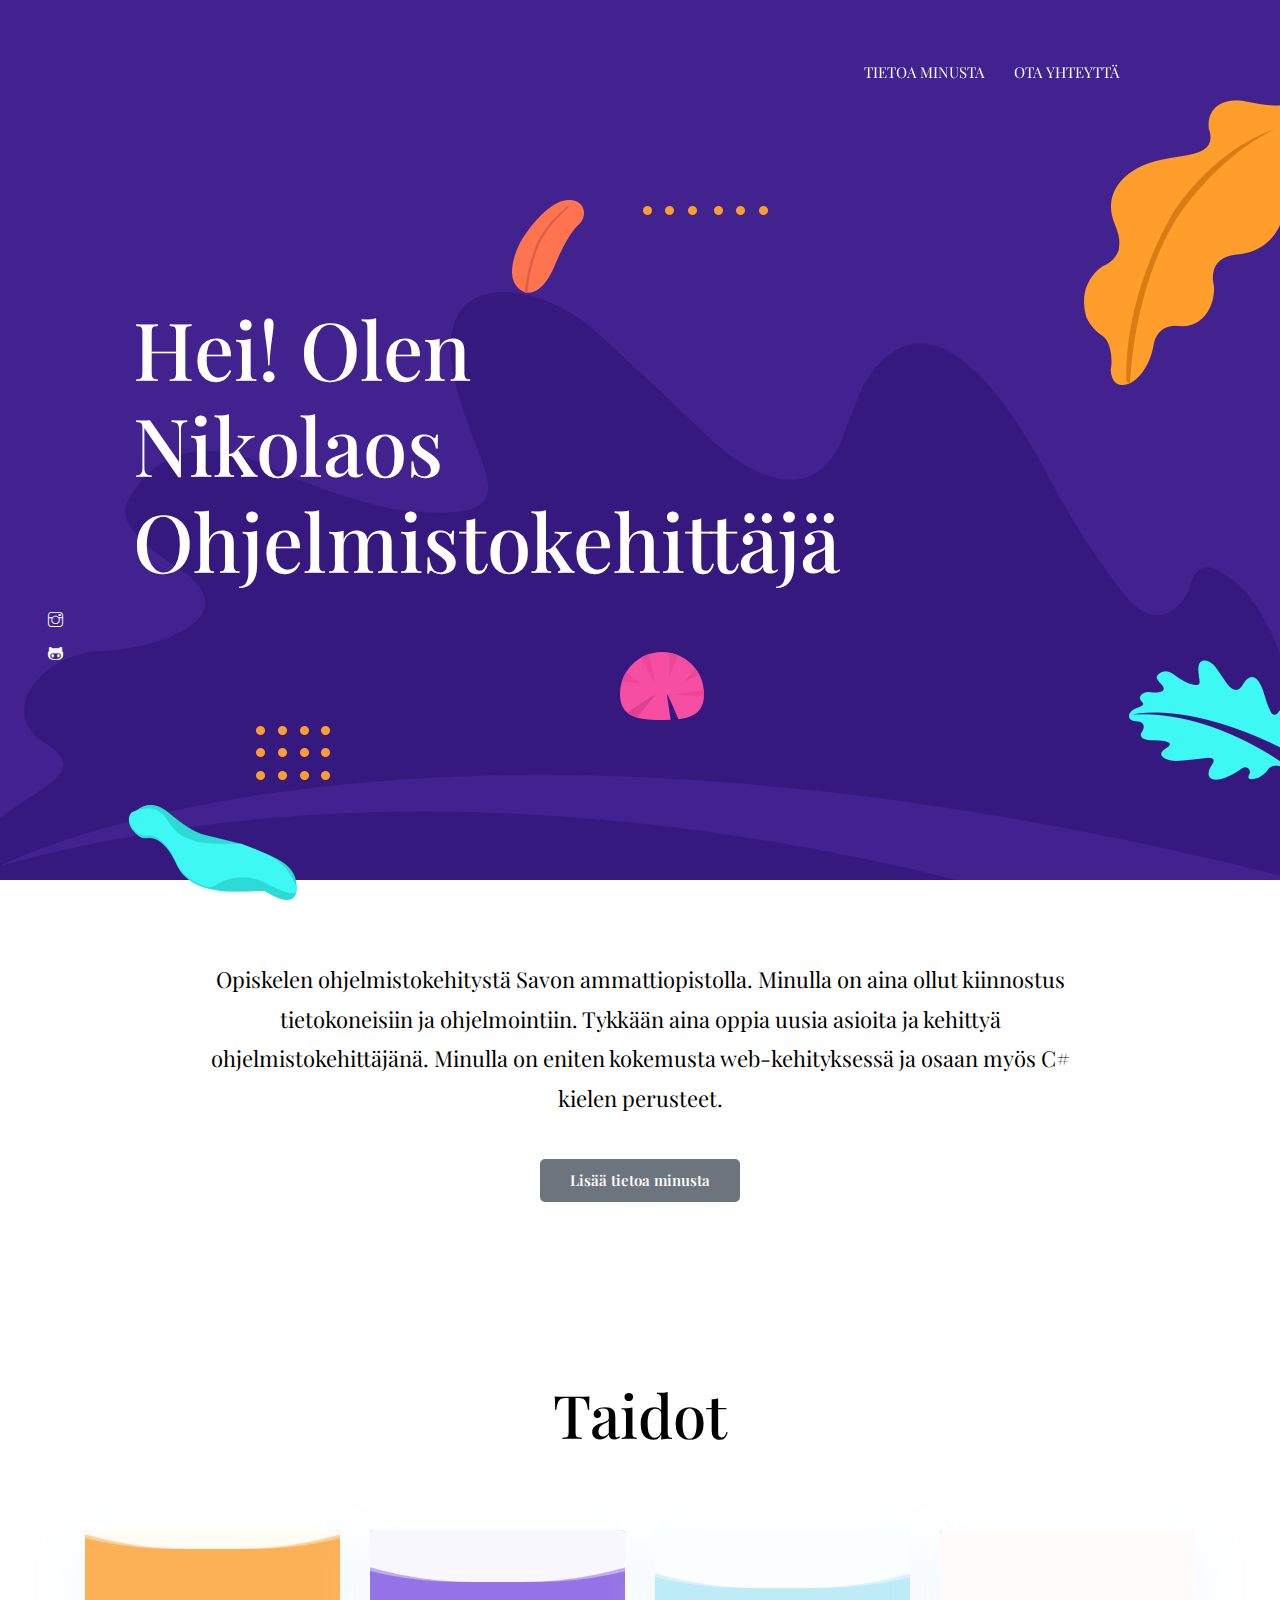
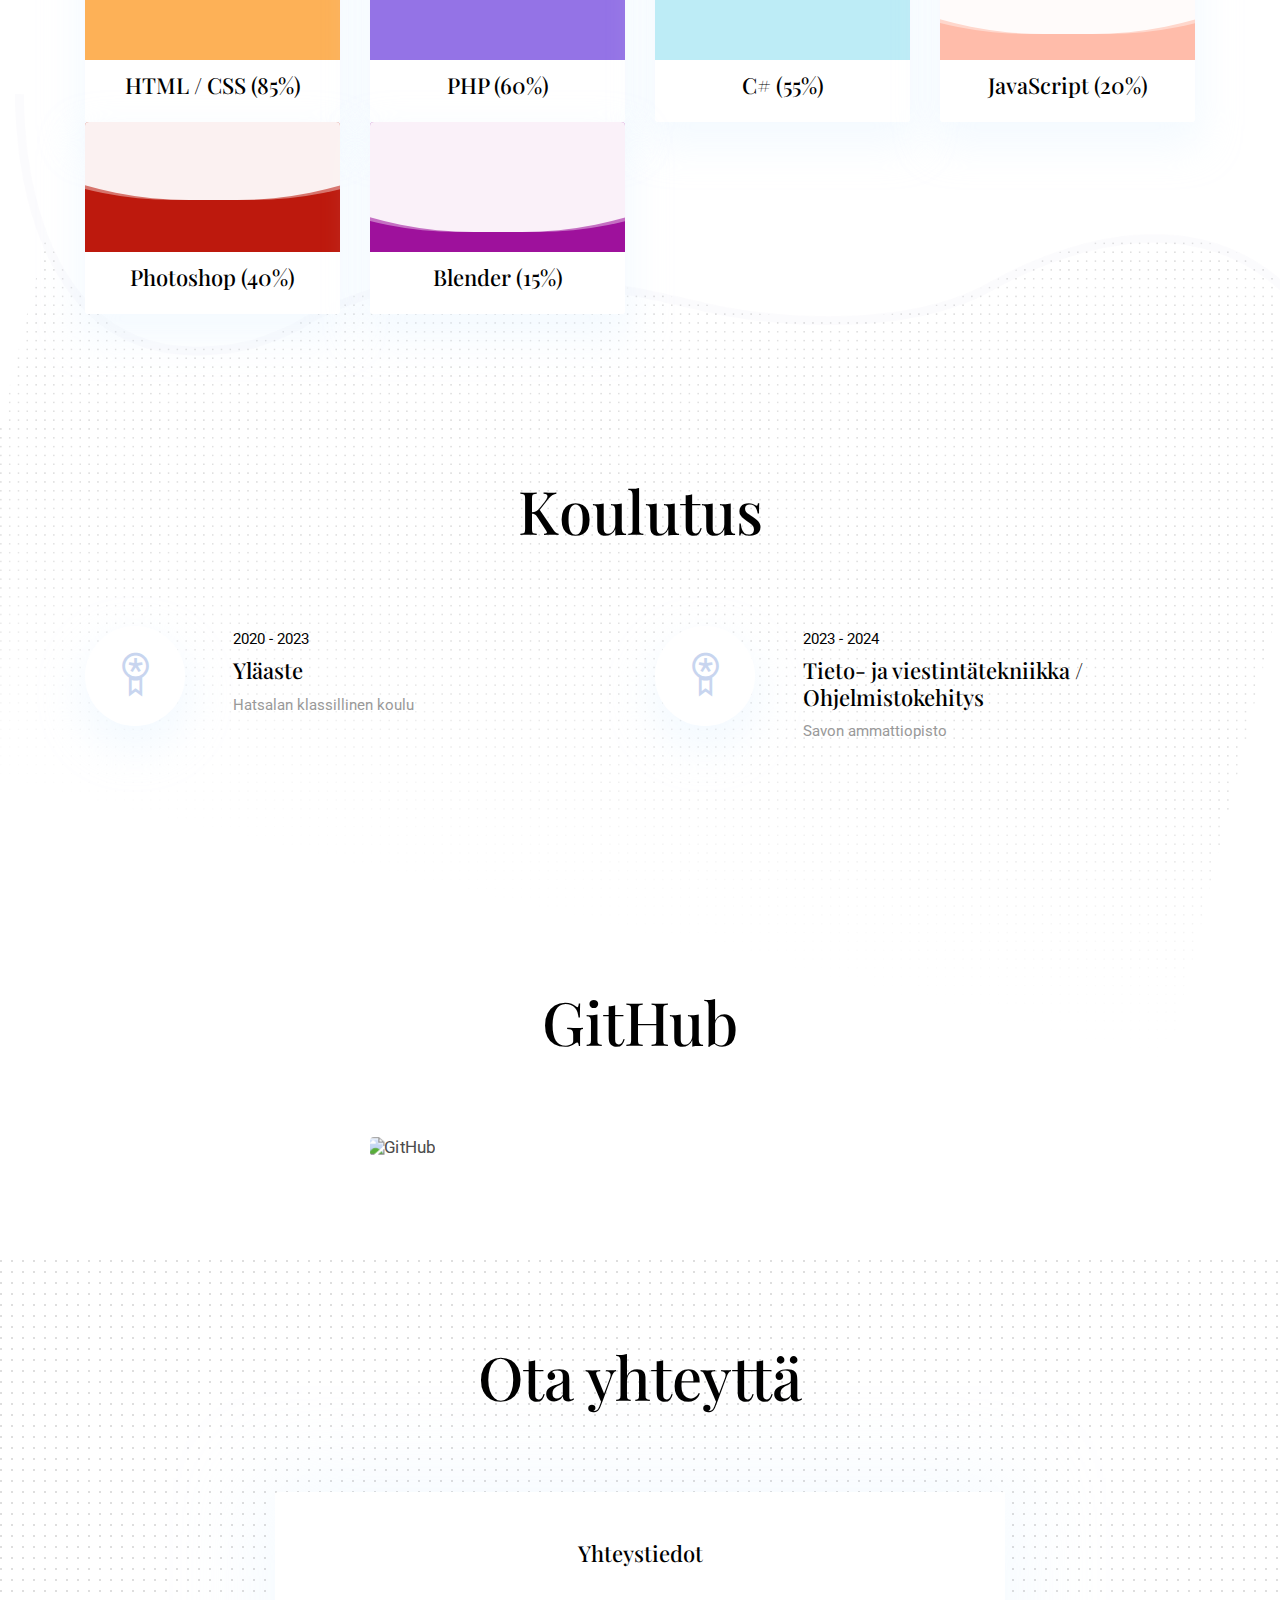
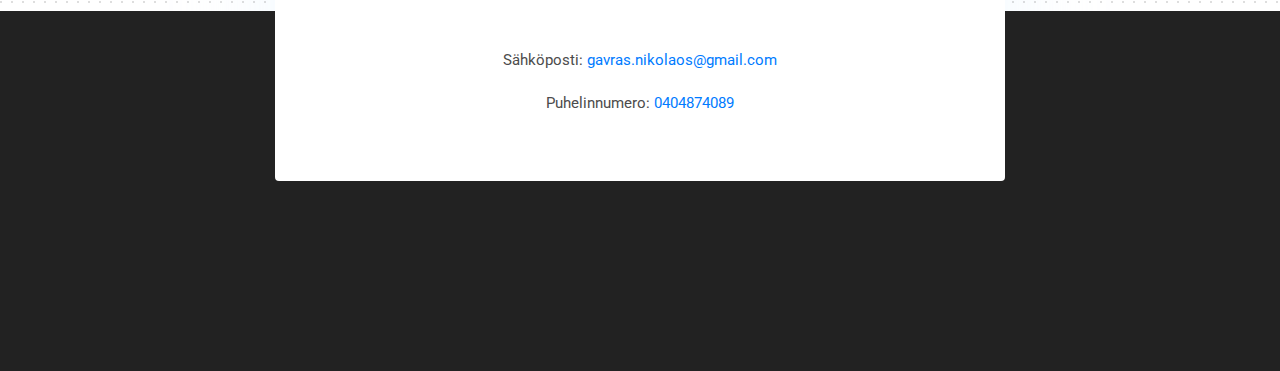
==== commit 5ca79d0d: "Add files via upload" ====
--- a/index.html
+++ b/index.html
@@ -117,7 +117,7 @@
     <div class="row">
       <div class="col-lg-10 mx-auto text-center">
         <p class="font-secondary paragraph-lg text-dark">Opiskelen ohjelmistokehitystä Savon ammattiopistolla. Minulla on
-          aina ollut kiinnostus tietokoneisiin, ohjelmointiin, tykkään oppia uusia asioita ja kehittyä ohjelmistokehittäjänä. Minulla on eniten kokemusta web-kehityksessä ja osaan myös C# kielen perusteet. 
+          aina ollut kiinnostus tietokoneisiin ja ohjelmointiin. Tykkään aina oppia uusia asioita ja kehittyä ohjelmistokehittäjänä. Minulla on eniten kokemusta web-kehityksessä ja osaan myös C# kielen perusteet. 
           <br>
           <br>
         <a href="about.html" class="btn btn-secondary btn-sm">Lisää tietoa minusta</a>
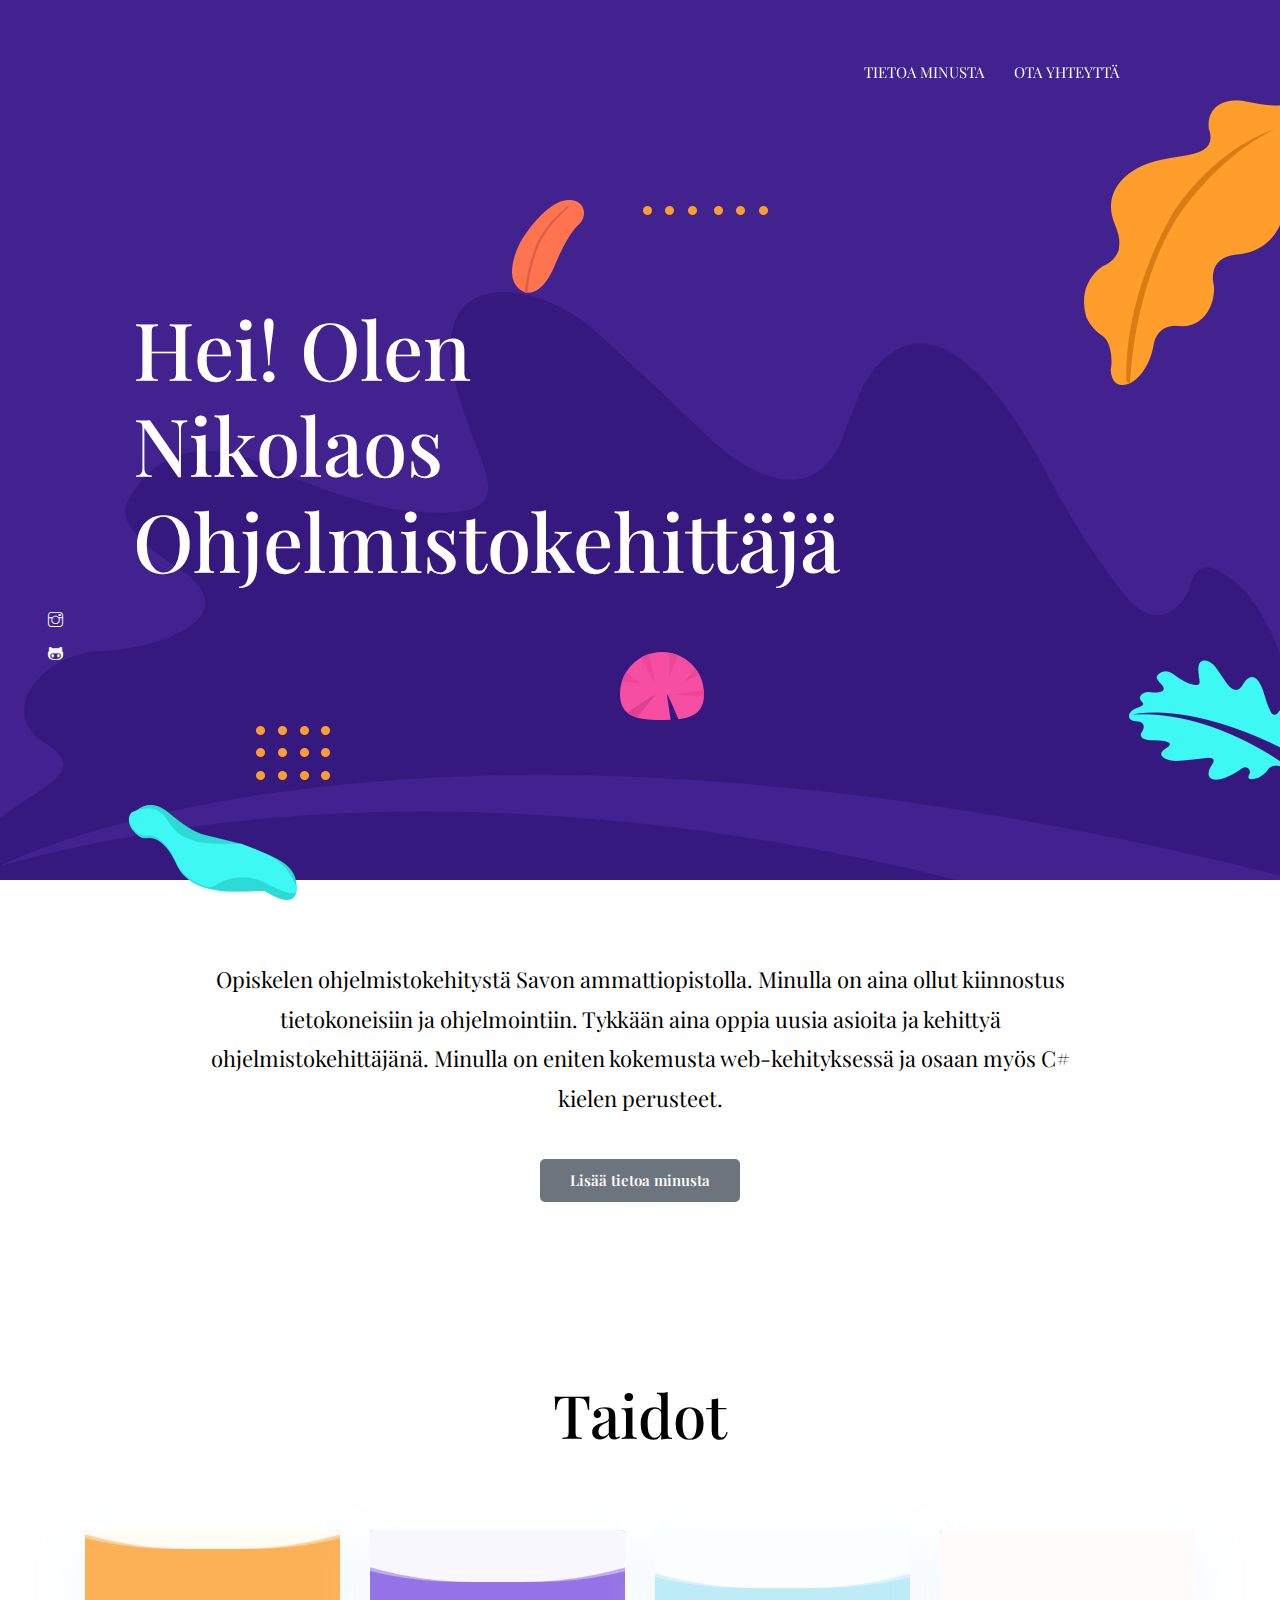
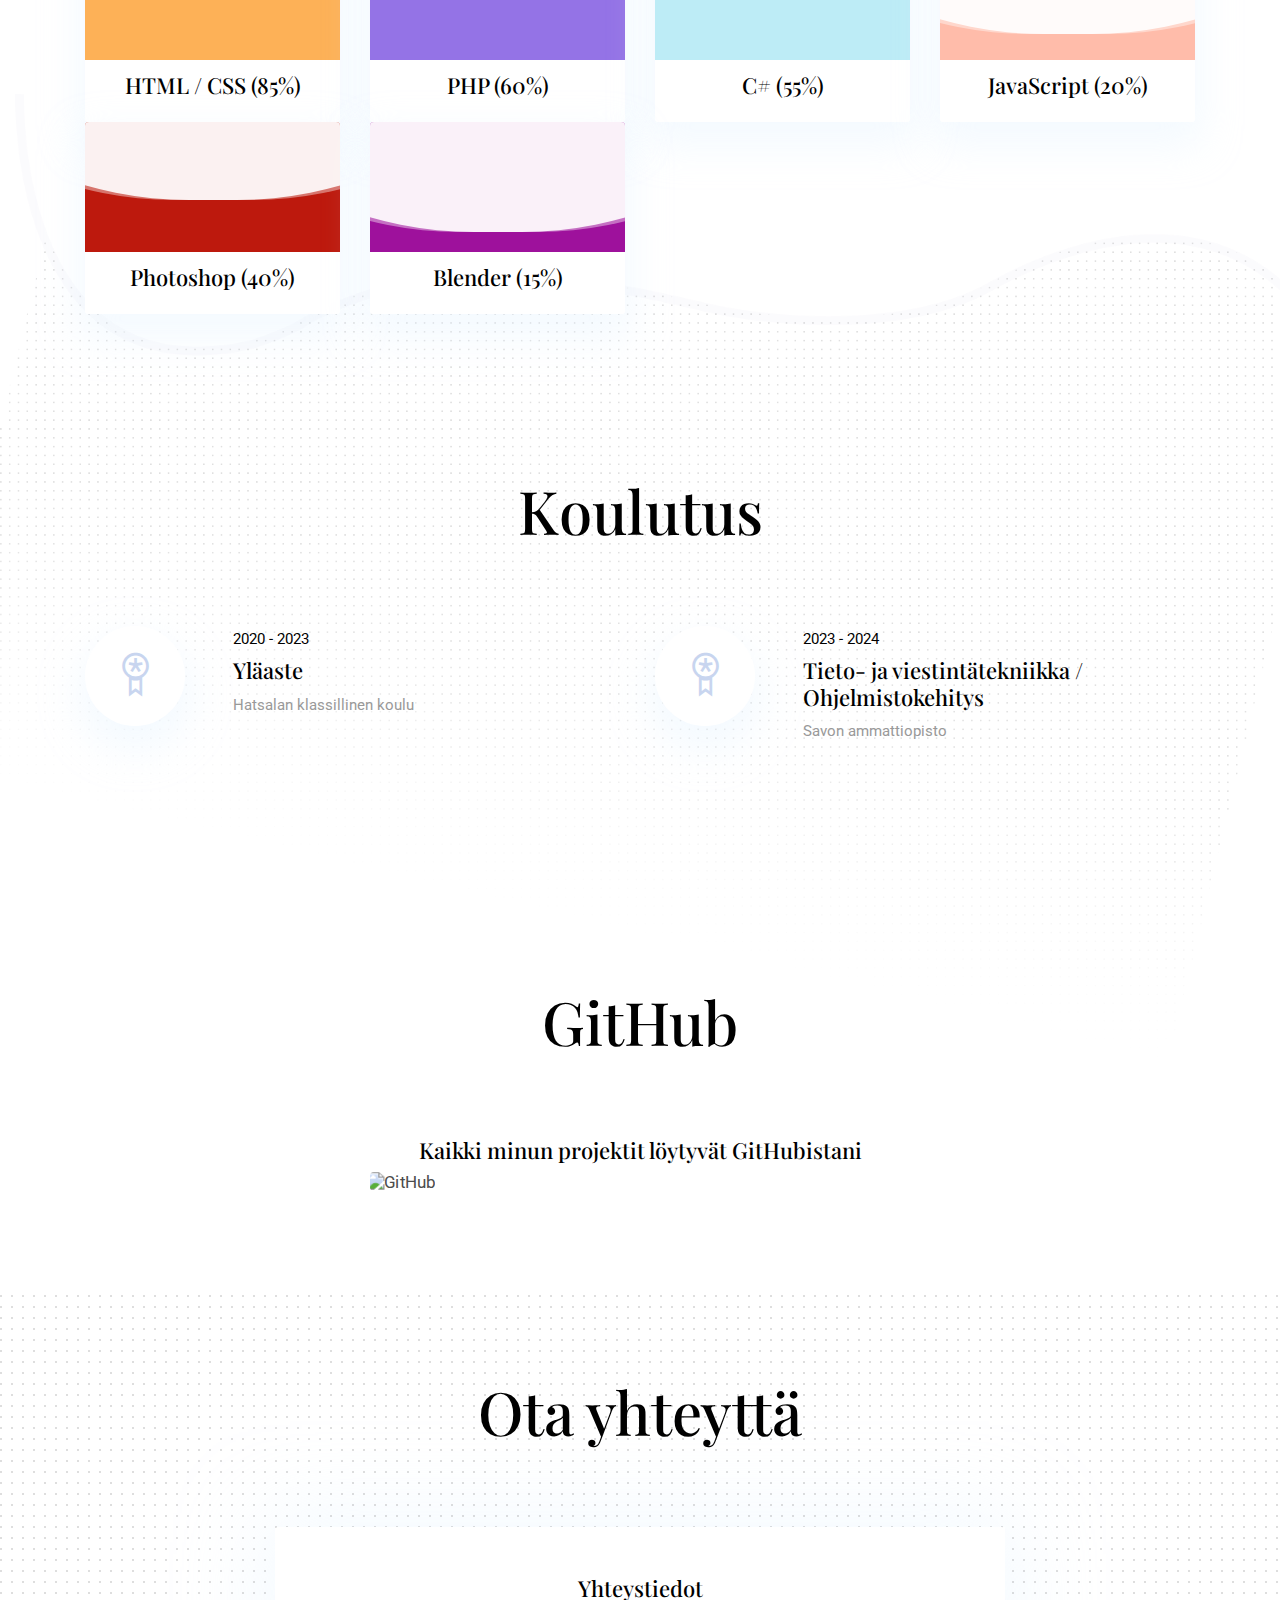
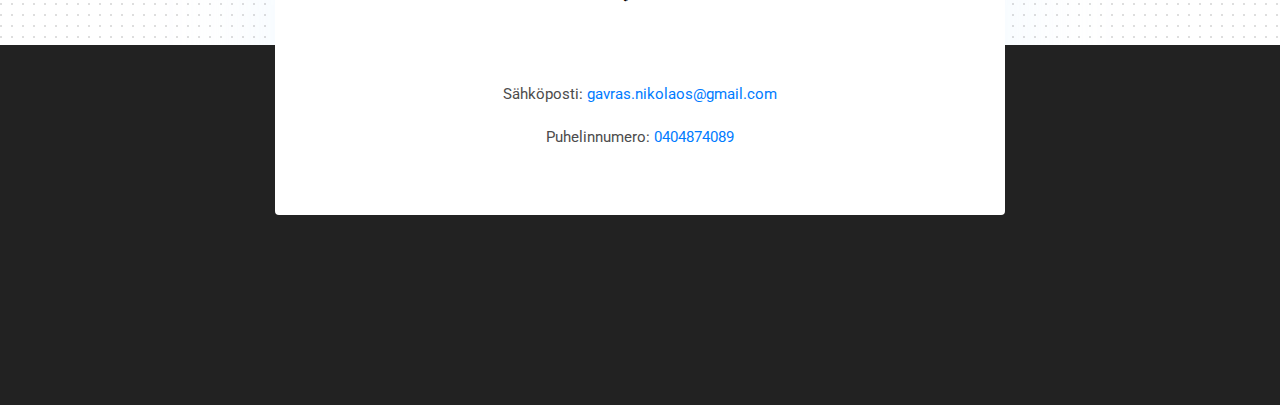
==== commit bb927be7: "Update index.html" ====
--- a/index.html
+++ b/index.html
@@ -1,382 +1,383 @@
-<!DOCTYPE html>
-
-<!--
- // WEBSITE: https://themefisher.com
- // TWITTER: https://twitter.com/themefisher
- // FACEBOOK: https://www.facebook.com/themefisher
- // GITHUB: https://github.com/themefisher/
--->
-
-<html lang="en">
-<head>
-
-  <!-- Basic Page Needs
-  ================================================== -->
-  <meta charset="utf-8">
-  <title>Etusivu</title>
-
-  <!-- Mobile Specific Metas
-  ================================================== -->
-  <meta http-equiv="X-UA-Compatible" content="IE=edge">
-  <meta name="description" content="Creative Portfolio Template">
-  <meta name="viewport" content="width=device-width, initial-scale=1.0, maximum-scale=5.0">
-  <meta name="author" content="Themefisher">
-  <meta name="generator" content="Themefisher Kross Template v1.0">
-  
-  <!-- theme meta -->
-  <meta name="theme-name" content="kross" />
-  
-  <!-- Favicon -->
-  <link rel="shortcut icon" type="image/x-icon" href="images/favicon.png" />
-  
-  <!-- ** Plugins Needed for the Project ** -->
-  <!-- Bootstrap -->
-  <link rel="stylesheet" href="plugins/bootstrap/bootstrap.min.css">
-  <!-- slick slider -->
-  <link rel="stylesheet" href="plugins/slick/slick.css">
-  <!-- themefy-icon -->
-  <link rel="stylesheet" href="plugins/themify-icons/themify-icons.css">
-
-  <!-- Main Stylesheet -->
-  <link href="css/style.css" rel="stylesheet">
-
-</head>
-<body>
-  
-
-<header class="navigation fixed-top">
-  <nav class="navbar navbar-expand-lg navbar-dark">
-    <!-- <a class="navbar-brand font-tertiary h3" href="index.html"><img src="images/logo.png" alt="Myself"></a> -->
-    <button class="navbar-toggler" type="button" data-toggle="collapse" data-target="#navigation"
-      aria-controls="navigation" aria-expanded="false" aria-label="Toggle navigation">
-      <span class="navbar-toggler-icon"></span>
-    </button>
-
-    <div class="collapse navbar-collapse text-center" id="navigation">
-      <ul class="navbar-nav ml-auto">
-        <li class="nav-item">
-          <a class="nav-link" href="about.html">Tietoa minusta</a>
-        </li>
-        <li class="nav-item">
-          <a class="nav-link" href="#contact">Ota yhteyttä</a>
-        </li>
-      </ul>
-    </div>
-  </nav>
-</header>
-
-<!-- hero area -->
-<section class="hero-area bg-primary" id="parallax">
-  <div class="container">
-    <div class="row">
-      <div class="col-lg-11 mx-auto">
-        <h1 class="text-white font-tertiary">Hei! Olen <br> Nikolaos <br> Ohjelmistokehittäjä</h1>
-      </div>
-    </div>
-  </div>
-  <div class="layer-bg w-100">
-    <img class="img-fluid w-100" src="images/illustrations/leaf-bg.png" alt="bg-shape">
-  </div>
-  <div class="layer" id="l2">
-    <img src="images/illustrations/dots-cyan.png" alt="bg-shape">
-  </div>
-  <div class="layer" id="l3">
-    <img src="images/illustrations/leaf-orange.png" alt="bg-shape">
-  </div>
-  <div class="layer" id="l4">
-    <img src="images/illustrations/dots-orange.png" alt="bg-shape">
-  </div>
-  <div class="layer" id="l5">
-    <img src="images/illustrations/leaf-yellow.png" alt="bg-shape">
-  </div>
-  <div class="layer" id="l6">
-    <img src="images/illustrations/leaf-cyan.png" alt="bg-shape">
-  </div>
-  <div class="layer" id="l7">
-    <img src="images/illustrations/dots-group-orange.png" alt="bg-shape">
-  </div>
-  <div class="layer" id="l8">
-    <img src="images/illustrations/leaf-pink-round.png" alt="bg-shape">
-  </div>
-  <div class="layer" id="l9">
-    <img src="images/illustrations/leaf-cyan-2.png" alt="bg-shape">
-  </div>
-  <!-- social icon -->
-  <ul class="list-unstyled ml-5 mt-3 position-relative zindex-1">
-    
-    <li class="mb-3"><a class="text-white" href="https://www.instagram.com/nikolaosgavras/" target="_blank"><i class="ti-instagram"></i></a></li>
-    <li class="mb-3"><a class="text-white" href="https://github.com/nikolaosgavras" target="_blank"><i class="ti-github"></i></a></li>
-  </ul>
-  <!-- /social icon -->
-</section>
-<!-- /hero area -->
-
-<!-- about -->
-<section class="section">
-  <div class="container">
-    <div class="row">
-      <div class="col-lg-10 mx-auto text-center">
-        <p class="font-secondary paragraph-lg text-dark">Opiskelen ohjelmistokehitystä Savon ammattiopistolla. Minulla on
-          aina ollut kiinnostus tietokoneisiin ja ohjelmointiin. Tykkään aina oppia uusia asioita ja kehittyä ohjelmistokehittäjänä. Minulla on eniten kokemusta web-kehityksessä ja osaan myös C# kielen perusteet. 
-          <br>
-          <br>
-        <a href="about.html" class="btn btn-secondary btn-sm">Lisää tietoa minusta</a>
-      </div>
-    </div>
-  </div>
-</section>
-<!-- /about -->
-
-<!-- skills -->
-<section class="section">
-  <div class="container">
-    <div class="row">
-      <div class="col-lg-12 text-center">
-        <h2 class="section-title">Taidot</h2>
-      </div>
-      <div class="col-lg-3 col-sm-6 mb-4 mb-lg-0">
-        <div class="card shadow text-center">
-          <div class="position-relative rounded-top progress-wrapper" data-color="#fdb157">
-            <div class="wave" data-progress="85%"></div>
-          </div>
-          <div class="card-footer bg-white">
-            <h4 class="card-title">HTML / CSS (85%)</h4>
-          </div>
-        </div>
-      </div>
-      <div class="col-lg-3 col-sm-6 mb-4 mb-lg-0">
-        <div class="card shadow text-center">
-          <div class="position-relative rounded-top progress-wrapper" data-color="#9473e6">
-            <div class="wave" data-progress="60%"></div>
-          </div>
-          <div class="card-footer bg-white">
-            <h4 class="card-title">PHP (60%)</h4>
-          </div>
-        </div>
-      </div>
-      <div class="col-lg-3 col-sm-6 mb-4 mb-lg-0">
-        <div class="card shadow text-center">
-          <div class="position-relative rounded-top progress-wrapper" data-color="#bdecf6">
-            <div class="wave" data-progress="55%"></div>
-          </div>
-          <div class="card-footer bg-white">
-            <h4 class="card-title">C# (55%)</h4>
-          </div>
-        </div>
-      </div>
-      <div class="col-lg-3 col-sm-6 mb-4 mb-lg-0">
-        <div class="card shadow text-center">
-          <div class="position-relative rounded-top progress-wrapper" data-color="#ffbcaa">
-            <div class="wave" data-progress="20%"></div>
-          </div>
-          <div class="card-footer bg-white">
-            <h4 class="card-title">JavaScript (20%)</h4>
-          </div>
-        </div>
-      </div>
-      <div class="col-lg-3 col-sm-6 mb-4 mb-lg-0">
-        <div class="card shadow text-center">
-          <div class="position-relative rounded-top progress-wrapper" data-color="#bd190d">
-            <div class="wave" data-progress="40%"></div>
-          </div>
-          <div class="card-footer bg-white">
-            <h4 class="card-title">Photoshop (40%)</h4>
-          </div>
-        </div>
-      </div>
-      <div class="col-lg-3 col-sm-6 mb-4 mb-lg-0">
-        <div class="card shadow text-center">
-          <div class="position-relative rounded-top progress-wrapper" data-color="#9e119c">
-            <div class="wave" data-progress="15%"></div>
-          </div>
-          <div class="card-footer bg-white">
-            <h4 class="card-title">Blender (15%)</h4>
-          </div>
-        </div>
-      </div>
-    </div>
-  </div>
-</section>
-<!-- /skills -->
-
-<!-- experience
-<section class="section">
-  <div class="container">
-    <div class="row justify-content-around">
-      <div class="col-lg-12 text-center">
-        <h2 class="section-title">Experience</h2>
-      </div>
-      <div class="col-lg-3 col-md-4 text-center">
-        <img src="images/experience/icon-1.png" alt="icon">
-        <p class="mb-0">Jan 2007 - Feb 2009</p>
-        <h4>Junior UX Designer</h4>
-        <h6 class="text-light">WEBEX</h6>
-      </div>
-      <div class="col-lg-3 col-md-4 text-center">
-        <img src="images/experience/icon-2.png" alt="icon">
-        <p class="mb-0">Mar 2009 - Aug 2014</p>
-        <h4>UX & UI Designer</h4>
-        <h6 class="text-light">AUGMEDIX</h6>
-      </div>
-      <div class="col-lg-3 col-md-4 text-center">
-        <img src="images/experience/icon-3.png" alt="icon">
-        <p class="mb-0">Sep 2014 - Present</p>
-        <h4>Senior UI Designer</h4>
-        <h6 class="text-light">THEMEFISHER</h6>
-      </div>
-    </div>
-  </div>
-</section>
-
- ./experience -->
-
-
-<!-- education -->
-<section class="section position-relative">
-  <div class="container">
-    <div class="row">
-      <div class="col-lg-12 text-center">
-        <h2 class="section-title">Koulutus</h2>
-      </div>
-      <div class="col-lg-6 col-md-6 mb-80">
-        <div class="d-flex">
-          <div class="mr-lg-5 mr-3">
-            <i class="ti-medall icon icon-light icon-bg bg-white shadow rounded-circle d-block"></i>
-          </div>
-          <div>
-            <p class="text-dark mb-1">2020 - 2023</p>
-            <h4>Yläaste</h4>
-            <p class="mb-0 text-light">Hatsalan klassillinen koulu</p>
-          </div>
-        </div>
-      </div>
-      <div class="col-lg-6 col-md-6 mb-80">
-        <div class="d-flex">
-          <div class="mr-lg-5 mr-3">
-            <i class="ti-medall icon icon-light icon-bg bg-white shadow rounded-circle d-block"></i>
-          </div>
-          <div>
-            <p class="text-dark mb-1">2023 - 2024</p>
-            <h4>Tieto- ja viestintätekniikka / Ohjelmistokehitys</h4>
-            <p class="mb-0 text-light">Savon ammattiopisto</p>
-          </div>
-        </div>
-    </div>
-  </div>
-  </div>
-  <!-- bg image -->
-  <img class="img-fluid edu-bg-image w-100" src="images/backgrounds/education-bg.png" alt="bg-image">
-</section>
-<!-- /education -->
-
-
-<!-- services
-<section class="section">
-  <div class="container">
-    <div class="row">
-      <div class="col-12 text-center">
-        <h2 class="section-title">Services</h2>
-      </div>
-      <div class="col-md-4 mb-4 mb-md-0">
-        <div class="card hover-shadow shadow">
-          <div class="card-body text-center px-4 py-5">
-            <i class="ti-palette icon mb-5 d-inline-block"></i>
-            <h4 class="mb-4">UI Design</h4>
-            <p>Lorem ipsum dolor sit amet, consectetur adipisicing elit, sed do eiusmod tempor incididunt ut labore et
-              dolore magna aliqua.</p>
-          </div>
-        </div>
-      </div>
-      <div class="col-md-4 mb-4 mb-md-0">
-        <div class="card active-bg-primary hover-shadow shadow">
-          <div class="card-body text-center px-4 py-5">
-            <i class="ti-vector icon mb-5 d-inline-block"></i>
-            <h4 class="mb-4">UX Design</h4>
-            <p>Lorem ipsum dolor sit amet, consectetur adipisicing elit, sed do eiusmod tempor incididunt ut labore et
-              dolore magna aliqua.</p>
-          </div>
-        </div>
-      </div>
-      <div class="col-md-4 mb-4 mb-md-0">
-        <div class="card hover-shadow shadow">
-          <div class="card-body text-center px-4 py-5">
-            <i class="ti-panel icon mb-5 d-inline-block"></i>
-            <h4 class="mb-4">Interaction Design</h4>
-            <p>Lorem ipsum dolor sit amet, consectetur adipisicing elit, sed do eiusmod tempor incididunt ut labore et
-              dolore magna aliqua.</p>
-          </div>
-        </div>
-      </div>
-    </div>
-  </div>
-</section>
-/services -->
-
-<!-- portfolio -->
-<section class="section">
-  <div class="container">
-    <div class="row">
-      <div class="col-12 text-center">
-        <h2 class="section-title">GitHub</h2>
-      </div>
-    </div>
-    <div class="row justify-content-center">
-      <div class="col-md-6 mb-4 shuffle-item">
-        <div class="position-relative rounded hover-wrapper">
-          <img src="https://github.githubassets.com/assets/GitHub-Mark-ea2971cee799.png" alt="GitHub" class="img-fluid rounded w-100">
-          <div class="hover-overlay">
-            <div class="hover-content">
-              <a class="btn btn-light btn-sm" href="https://github.com/nikolaosgavras" target="_blank">GitHub</a>
-            </div>
-          </div>
-        </div>
-      </div>
-    </div>
-  </div>
-</section>
-
-
-<!-- contact -->
-<section class="section section-on-footer" data-background="images/backgrounds/bg-dots.png">
-  <div class="container">
-    <div class="row">
-      <div class="col-12 text-center">
-        <h2 id="contact" class="section-title">Ota yhteyttä</h2>
-      </div>
-      <div class="col-lg-8 mx-auto">
-        <div class="bg-white rounded text-center p-5 shadow-down">
-          <h4 class="mb-80">Yhteystiedot</h4>
-          <p>Sähköposti: <a href="mailto:gavras.nikolaos@gmail.com">gavras.nikolaos@gmail.com</a></p>
-          <p>Puhelinnumero: <a href="tel:0404874089">0404874089</a></p>
-        </div>
-      </div>
-    </div>
-  </div>
-</section>
-<!-- /contact -->
-
-<!-- footer -->
-<footer class="bg-dark footer-section">
-  <div class="section">
-    <div class="container">
-      
-    </div>
-  </div>
-  
-</footer>
-<!-- /footer -->
-
-<!-- jQuery -->
-<script src="plugins/jQuery/jquery.min.js"></script>
-<!-- Bootstrap JS -->
-<script src="plugins/bootstrap/bootstrap.min.js"></script>
-<!-- slick slider -->
-<script src="plugins/slick/slick.min.js"></script>
-<!-- filter -->
-<script src="plugins/shuffle/shuffle.min.js"></script>
-
-<!-- Main Script -->
-<script src="js/script.js"></script>
-
-</body>
-</html>
+<!DOCTYPE html>
+
+<!--
+ // WEBSITE: https://themefisher.com
+ // TWITTER: https://twitter.com/themefisher
+ // FACEBOOK: https://www.facebook.com/themefisher
+ // GITHUB: https://github.com/themefisher/
+-->
+
+<html lang="en">
+<head>
+
+  <!-- Basic Page Needs
+  ================================================== -->
+  <meta charset="utf-8">
+  <title>Etusivu</title>
+
+  <!-- Mobile Specific Metas
+  ================================================== -->
+  <meta http-equiv="X-UA-Compatible" content="IE=edge">
+  <meta name="description" content="Creative Portfolio Template">
+  <meta name="viewport" content="width=device-width, initial-scale=1.0, maximum-scale=5.0">
+  <meta name="author" content="Themefisher">
+  <meta name="generator" content="Themefisher Kross Template v1.0">
+  
+  <!-- theme meta -->
+  <meta name="theme-name" content="kross" />
+  
+  <!-- Favicon -->
+  <link rel="shortcut icon" type="image/x-icon" href="images/favicon.png" />
+  
+  <!-- ** Plugins Needed for the Project ** -->
+  <!-- Bootstrap -->
+  <link rel="stylesheet" href="plugins/bootstrap/bootstrap.min.css">
+  <!-- slick slider -->
+  <link rel="stylesheet" href="plugins/slick/slick.css">
+  <!-- themefy-icon -->
+  <link rel="stylesheet" href="plugins/themify-icons/themify-icons.css">
+
+  <!-- Main Stylesheet -->
+  <link href="css/style.css" rel="stylesheet">
+
+</head>
+<body>
+  
+
+<header class="navigation fixed-top">
+  <nav class="navbar navbar-expand-lg navbar-dark">
+    <!-- <a class="navbar-brand font-tertiary h3" href="index.html"><img src="images/logo.png" alt="Myself"></a> -->
+    <button class="navbar-toggler" type="button" data-toggle="collapse" data-target="#navigation"
+      aria-controls="navigation" aria-expanded="false" aria-label="Toggle navigation">
+      <span class="navbar-toggler-icon"></span>
+    </button>
+
+    <div class="collapse navbar-collapse text-center" id="navigation">
+      <ul class="navbar-nav ml-auto">
+        <li class="nav-item">
+          <a class="nav-link" href="about.html">Tietoa minusta</a>
+        </li>
+        <li class="nav-item">
+          <a class="nav-link" href="#contact">Ota yhteyttä</a>
+        </li>
+      </ul>
+    </div>
+  </nav>
+</header>
+
+<!-- hero area -->
+<section class="hero-area bg-primary" id="parallax">
+  <div class="container">
+    <div class="row">
+      <div class="col-lg-11 mx-auto">
+        <h1 class="text-white font-tertiary">Hei! Olen <br> Nikolaos <br> Ohjelmistokehittäjä</h1>
+      </div>
+    </div>
+  </div>
+  <div class="layer-bg w-100">
+    <img class="img-fluid w-100" src="images/illustrations/leaf-bg.png" alt="bg-shape">
+  </div>
+  <div class="layer" id="l2">
+    <img src="images/illustrations/dots-cyan.png" alt="bg-shape">
+  </div>
+  <div class="layer" id="l3">
+    <img src="images/illustrations/leaf-orange.png" alt="bg-shape">
+  </div>
+  <div class="layer" id="l4">
+    <img src="images/illustrations/dots-orange.png" alt="bg-shape">
+  </div>
+  <div class="layer" id="l5">
+    <img src="images/illustrations/leaf-yellow.png" alt="bg-shape">
+  </div>
+  <div class="layer" id="l6">
+    <img src="images/illustrations/leaf-cyan.png" alt="bg-shape">
+  </div>
+  <div class="layer" id="l7">
+    <img src="images/illustrations/dots-group-orange.png" alt="bg-shape">
+  </div>
+  <div class="layer" id="l8">
+    <img src="images/illustrations/leaf-pink-round.png" alt="bg-shape">
+  </div>
+  <div class="layer" id="l9">
+    <img src="images/illustrations/leaf-cyan-2.png" alt="bg-shape">
+  </div>
+  <!-- social icon -->
+  <ul class="list-unstyled ml-5 mt-3 position-relative zindex-1">
+    
+    <li class="mb-3"><a class="text-white" href="https://www.instagram.com/nikolaosgavras/" target="_blank"><i class="ti-instagram"></i></a></li>
+    <li class="mb-3"><a class="text-white" href="https://github.com/nikolaosgavras" target="_blank"><i class="ti-github"></i></a></li>
+  </ul>
+  <!-- /social icon -->
+</section>
+<!-- /hero area -->
+
+<!-- about -->
+<section class="section">
+  <div class="container">
+    <div class="row">
+      <div class="col-lg-10 mx-auto text-center">
+        <p class="font-secondary paragraph-lg text-dark">Opiskelen ohjelmistokehitystä Savon ammattiopistolla. Minulla on
+          aina ollut kiinnostus tietokoneisiin ja ohjelmointiin. Tykkään aina oppia uusia asioita ja kehittyä ohjelmistokehittäjänä. Minulla on eniten kokemusta web-kehityksessä ja osaan myös C# kielen perusteet. 
+          <br>
+          <br>
+        <a href="about.html" class="btn btn-secondary btn-sm">Lisää tietoa minusta</a>
+      </div>
+    </div>
+  </div>
+</section>
+<!-- /about -->
+
+<!-- skills -->
+<section class="section">
+  <div class="container">
+    <div class="row">
+      <div class="col-lg-12 text-center">
+        <h2 class="section-title">Taidot</h2>
+      </div>
+      <div class="col-lg-3 col-sm-6 mb-4 mb-lg-0">
+        <div class="card shadow text-center">
+          <div class="position-relative rounded-top progress-wrapper" data-color="#fdb157">
+            <div class="wave" data-progress="85%"></div>
+          </div>
+          <div class="card-footer bg-white">
+            <h4 class="card-title">HTML / CSS (85%)</h4>
+          </div>
+        </div>
+      </div>
+      <div class="col-lg-3 col-sm-6 mb-4 mb-lg-0">
+        <div class="card shadow text-center">
+          <div class="position-relative rounded-top progress-wrapper" data-color="#9473e6">
+            <div class="wave" data-progress="60%"></div>
+          </div>
+          <div class="card-footer bg-white">
+            <h4 class="card-title">PHP (60%)</h4>
+          </div>
+        </div>
+      </div>
+      <div class="col-lg-3 col-sm-6 mb-4 mb-lg-0">
+        <div class="card shadow text-center">
+          <div class="position-relative rounded-top progress-wrapper" data-color="#bdecf6">
+            <div class="wave" data-progress="55%"></div>
+          </div>
+          <div class="card-footer bg-white">
+            <h4 class="card-title">C# (55%)</h4>
+          </div>
+        </div>
+      </div>
+      <div class="col-lg-3 col-sm-6 mb-4 mb-lg-0">
+        <div class="card shadow text-center">
+          <div class="position-relative rounded-top progress-wrapper" data-color="#ffbcaa">
+            <div class="wave" data-progress="20%"></div>
+          </div>
+          <div class="card-footer bg-white">
+            <h4 class="card-title">JavaScript (20%)</h4>
+          </div>
+        </div>
+      </div>
+      <div class="col-lg-3 col-sm-6 mb-4 mb-lg-0">
+        <div class="card shadow text-center">
+          <div class="position-relative rounded-top progress-wrapper" data-color="#bd190d">
+            <div class="wave" data-progress="40%"></div>
+          </div>
+          <div class="card-footer bg-white">
+            <h4 class="card-title">Photoshop (40%)</h4>
+          </div>
+        </div>
+      </div>
+      <div class="col-lg-3 col-sm-6 mb-4 mb-lg-0">
+        <div class="card shadow text-center">
+          <div class="position-relative rounded-top progress-wrapper" data-color="#9e119c">
+            <div class="wave" data-progress="15%"></div>
+          </div>
+          <div class="card-footer bg-white">
+            <h4 class="card-title">Blender (15%)</h4>
+          </div>
+        </div>
+      </div>
+    </div>
+  </div>
+</section>
+<!-- /skills -->
+
+<!-- experience
+<section class="section">
+  <div class="container">
+    <div class="row justify-content-around">
+      <div class="col-lg-12 text-center">
+        <h2 class="section-title">Experience</h2>
+      </div>
+      <div class="col-lg-3 col-md-4 text-center">
+        <img src="images/experience/icon-1.png" alt="icon">
+        <p class="mb-0">Jan 2007 - Feb 2009</p>
+        <h4>Junior UX Designer</h4>
+        <h6 class="text-light">WEBEX</h6>
+      </div>
+      <div class="col-lg-3 col-md-4 text-center">
+        <img src="images/experience/icon-2.png" alt="icon">
+        <p class="mb-0">Mar 2009 - Aug 2014</p>
+        <h4>UX & UI Designer</h4>
+        <h6 class="text-light">AUGMEDIX</h6>
+      </div>
+      <div class="col-lg-3 col-md-4 text-center">
+        <img src="images/experience/icon-3.png" alt="icon">
+        <p class="mb-0">Sep 2014 - Present</p>
+        <h4>Senior UI Designer</h4>
+        <h6 class="text-light">THEMEFISHER</h6>
+      </div>
+    </div>
+  </div>
+</section>
+
+ ./experience -->
+
+
+<!-- education -->
+<section class="section position-relative">
+  <div class="container">
+    <div class="row">
+      <div class="col-lg-12 text-center">
+        <h2 class="section-title">Koulutus</h2>
+      </div>
+      <div class="col-lg-6 col-md-6 mb-80">
+        <div class="d-flex">
+          <div class="mr-lg-5 mr-3">
+            <i class="ti-medall icon icon-light icon-bg bg-white shadow rounded-circle d-block"></i>
+          </div>
+          <div>
+            <p class="text-dark mb-1">2020 - 2023</p>
+            <h4>Yläaste</h4>
+            <p class="mb-0 text-light">Hatsalan klassillinen koulu</p>
+          </div>
+        </div>
+      </div>
+      <div class="col-lg-6 col-md-6 mb-80">
+        <div class="d-flex">
+          <div class="mr-lg-5 mr-3">
+            <i class="ti-medall icon icon-light icon-bg bg-white shadow rounded-circle d-block"></i>
+          </div>
+          <div>
+            <p class="text-dark mb-1">2023 - 2024</p>
+            <h4>Tieto- ja viestintätekniikka / Ohjelmistokehitys</h4>
+            <p class="mb-0 text-light">Savon ammattiopisto</p>
+          </div>
+        </div>
+    </div>
+  </div>
+  </div>
+  <!-- bg image -->
+  <img class="img-fluid edu-bg-image w-100" src="images/backgrounds/education-bg.png" alt="bg-image">
+</section>
+<!-- /education -->
+
+
+<!-- services
+<section class="section">
+  <div class="container">
+    <div class="row">
+      <div class="col-12 text-center">
+        <h2 class="section-title">Services</h2>
+      </div>
+      <div class="col-md-4 mb-4 mb-md-0">
+        <div class="card hover-shadow shadow">
+          <div class="card-body text-center px-4 py-5">
+            <i class="ti-palette icon mb-5 d-inline-block"></i>
+            <h4 class="mb-4">UI Design</h4>
+            <p>Lorem ipsum dolor sit amet, consectetur adipisicing elit, sed do eiusmod tempor incididunt ut labore et
+              dolore magna aliqua.</p>
+          </div>
+        </div>
+      </div>
+      <div class="col-md-4 mb-4 mb-md-0">
+        <div class="card active-bg-primary hover-shadow shadow">
+          <div class="card-body text-center px-4 py-5">
+            <i class="ti-vector icon mb-5 d-inline-block"></i>
+            <h4 class="mb-4">UX Design</h4>
+            <p>Lorem ipsum dolor sit amet, consectetur adipisicing elit, sed do eiusmod tempor incididunt ut labore et
+              dolore magna aliqua.</p>
+          </div>
+        </div>
+      </div>
+      <div class="col-md-4 mb-4 mb-md-0">
+        <div class="card hover-shadow shadow">
+          <div class="card-body text-center px-4 py-5">
+            <i class="ti-panel icon mb-5 d-inline-block"></i>
+            <h4 class="mb-4">Interaction Design</h4>
+            <p>Lorem ipsum dolor sit amet, consectetur adipisicing elit, sed do eiusmod tempor incididunt ut labore et
+              dolore magna aliqua.</p>
+          </div>
+        </div>
+      </div>
+    </div>
+  </div>
+</section>
+/services -->
+
+<!-- portfolio -->
+<section class="section">
+  <div class="container">
+    <div class="row">
+      <div class="col-12 text-center">
+        <h2 class="section-title">GitHub</h2>
+        <h4>Kaikki minun projektit löytyvät GitHubistani</h4>
+      </div>
+    </div>
+    <div class="row justify-content-center">
+      <div class="col-md-6 mb-4 shuffle-item">
+        <div class="position-relative rounded hover-wrapper">
+          <img src="https://github.githubassets.com/assets/GitHub-Mark-ea2971cee799.png" alt="GitHub" class="img-fluid rounded w-100">
+          <div class="hover-overlay">
+            <div class="hover-content">
+              <a class="btn btn-light btn-sm" href="https://github.com/nikolaosgavras" target="_blank">GitHub</a>
+            </div>
+          </div>
+        </div>
+      </div>
+    </div>
+  </div>
+</section>
+
+
+<!-- contact -->
+<section class="section section-on-footer" data-background="images/backgrounds/bg-dots.png">
+  <div class="container">
+    <div class="row">
+      <div class="col-12 text-center">
+        <h2 id="contact" class="section-title">Ota yhteyttä</h2>
+      </div>
+      <div class="col-lg-8 mx-auto">
+        <div class="bg-white rounded text-center p-5 shadow-down">
+          <h4 class="mb-80">Yhteystiedot</h4>
+          <p>Sähköposti: <a href="mailto:gavras.nikolaos@gmail.com">gavras.nikolaos@gmail.com</a></p>
+          <p>Puhelinnumero: <a href="tel:0404874089">0404874089</a></p>
+        </div>
+      </div>
+    </div>
+  </div>
+</section>
+<!-- /contact -->
+
+<!-- footer -->
+<footer class="bg-dark footer-section">
+  <div class="section">
+    <div class="container">
+      
+    </div>
+  </div>
+  
+</footer>
+<!-- /footer -->
+
+<!-- jQuery -->
+<script src="plugins/jQuery/jquery.min.js"></script>
+<!-- Bootstrap JS -->
+<script src="plugins/bootstrap/bootstrap.min.js"></script>
+<!-- slick slider -->
+<script src="plugins/slick/slick.min.js"></script>
+<!-- filter -->
+<script src="plugins/shuffle/shuffle.min.js"></script>
+
+<!-- Main Script -->
+<script src="js/script.js"></script>
+
+</body>
+</html>
--- a/css/style.css
+++ b/css/style.css
@@ -22,6 +22,19 @@
   line-height: 1.8;
   font-family: "Roboto", sans-serif;
 }
+
+/* Default font size for larger screens */
+.hero-area h1 {
+  font-size: 5rem; /* Adjust as needed */
+}
+
+/* Font size for mobile devices */
+@media (max-width: 768px) {
+  .hero-area h1 {
+    font-size: 2.25rem; /* Adjust as needed */
+  }
+}
+
 p-lg, .paragraph-lg {
   font-size: 22px;
 }
